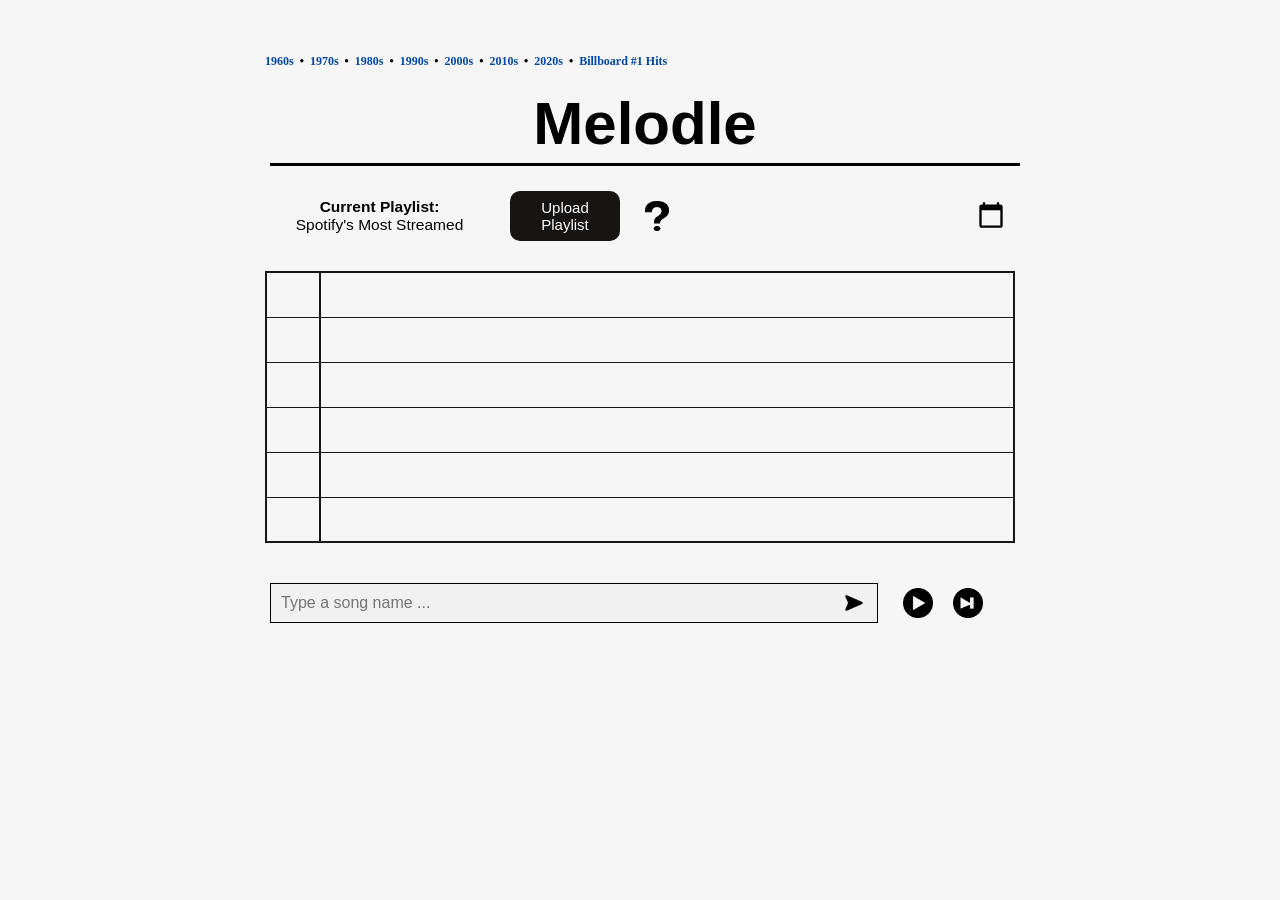
==== index.html @ f0d2ff08 "Update index.html" ====
<html>

<head>
	<title>Melodle</title>
	<link rel="icon" type="image/x-icon" href="img/logo.png">
	<style>
		body {
			font-family: Helvetica;
			background-color: #f6f6f6;
			overscroll-behavior: none;
		}
		table {
			border-collapse: collapse;
			width: 100%;
			border: 2px solid #171717;

		}
		tr {
			height: 45px;
		}
		td,
		th {
			border: 1px solid #171717;
			border-right: 2px solid #171717;
			font-size: 18px;
		}
		a {
			cursor: pointer;
		}
		.x-box {
			width: 7%;
			min-width: 50px;
			text-align: center;
		}
		.guess-box {
			padding-left: 2%;
			text-align: left;
		}
		.switcher {
			display: inline-flex;
			flex-direction: row;
			padding: 10px;
			justify-content: space-between;
			flex-grow: 1;
			width: 50%;
			align-items: center;
		}
		#completed-text {
			margin: auto;
			font-size: 28px;
			text-align: center;
		}
		.container {
			position: absolute;
			margin: auto;
			display: block;
			width: 750px;
			height: 88%;
			top: 50%;
			left: 50%;
			transform: translate(-50%, -50%);
		}
		.container-row {
			width: 100%;
			display: inline-flex;
			flex-direction: row;
			padding: 5px;
			justify-content: space-between;
			align-items: center;
		}
		#title-row {
			 border-bottom: solid;
			 padding: 0;
			 margin: 5px;
		}
		#decades {
			padding-bottom: 15px;
		}
		#header {
			 font-size: 60px;
			 margin: auto;
			 padding-bottom: 5px;
		}
		#main-section-1 {
			padding-top: 20px;
			display: grid;
			grid-template-columns: 2fr 1fr 0.5fr 1fr 1.25fr 0.5fr;
			gap: 5px;
			justify-items: center;
		}
		#main-section-2 {
			padding: 25px 0;
		}
		#main-section-3 {
			justify-self: center;
			width: 95%;
			display: flex;
			gap: 20px;
			justify-items: center;
		}
		#main-section-3 img {
			width: auto;
			height: 30px;
			cursor: pointer;
		}
		#main-section-4 {
			width: 95%;
			justify-self: center;
			display: flex;
		}
		#main-section-completed {
			display: none;
			padding-bottom: 45px;
		}
		.submit {
			position: absolute;
			height: 16px !important;
			left: 575px;
			top: 50%;
			transform: translate(0, -50%);
		}
		#playlist {
			text-align: center;
	  	  	padding-right: 13;
	    	font-size: 15.5px;
		}
		#player-iframe {
			width: 0%;
			height: 0%;
		}
		form {
			padding-bottom: 5px;
			margin-block-end: 0em;
		}
		.form-input {
			float: right;
			min-width: 50px;
			text-align: center;
		}
		/* Chrome, Safari, Edge, Opera -- to remove arrows*/
		input::-webkit-outer-spin-button,
		input::-webkit-inner-spin-button {
		  -webkit-appearance: none;
		  margin: 0;
		}
		/* Firefox */
		input[type=number] {
		  -moz-appearance: textfield;
		}
		button {
			width: 110px;
			height: 50px;
			margin-left: 1%;
			margin-right: 1%;
			border-radius: 10px;
			border: 0;
			background: #191414;
			color: #fff;
			font-size: 15px;
			cursor: pointer;
		}
		.arrowbutton {
			width: 40px;
			height: 25px;
		}
		.arrowbuttons {
			display: flex;
			margin-left: auto;
		}
		button:hover {
			background: #515151;
		}
		.autocomplete {
			/*the container must be positioned relative:*/
			position: relative;
			display: inline-block;
			width: 100%;
		}
		input {
			border: 1px solid #000;
			background-color: #f1f1f1;
			padding: 10px;
			font-size: 16px;
		}
		input[type=text] {
			background-color: #f1f1f1;
			width: 100%;
		}
		.autocomplete-items {
			position: absolute;
			border: 1px solid #d4d4d4;
			border-bottom: none;
			z-index: 99;
			/*position the autocomplete items to be the same width as the container:*/
			bottom: 100%;
			left: 0;
			right: 0;
			overflow-y: auto;
			max-height: 317px;
		}
		.autocomplete-items div {
			padding: 10px;
			cursor: pointer;
			background-color: #fff;
			border-bottom: 1px solid #d4d4d4;
		}
		.autocomplete-items div:hover {
			/*when hovering an item:*/
			background-color: #e9e9e9;
		}
		.autocomplete-active {
			/*when navigating through the items using the arrow keys:*/
			background-color: DodgerBlue !important;
			color: #ffffff;
		}
		.auto-container {
			width: 100%;
			padding-right: 5px;
		}
		.progressbar {
			width: 100%;
			height: auto;
		}
		.progressbar .inner {
			height: 10px;
			background: #171717;
			animation: progressbar-countdown;
			/* Placeholder, this will be updated using javascript */
			animation-duration: 40s;
			/* We stop in the end */
			animation-iteration-count: 1;
			/* Stay on pause when the animation is finished finished */
			animation-fill-mode: forwards;
			/* We start paused, we start the animation using javascript */
			animation-play-state: paused;
			/* We want a linear animation, ease-out is standard */
			animation-timing-function: linear;
		}
		@keyframes progressbar-countdown {
			0% {
				width: 100%;
			}
			100% {
				width: 0%;
			}
		}
		.popup {
			position: relative;
			display: inline-block;
			cursor: pointer;
		}
		/* The actual popup */
		.popup .popuptext {
			visibility: hidden;
			width: 240px;
			background-color: #555;
			color: #fff;
			text-align: center;
			border-radius: 6px;
			padding: 8px 0;
			position: absolute;
			z-index: 1;
		  /*bottom: 0%;
		  left: 50%;*/
		  margin-left: -131px;
		  margin-top: 60px;
		}
		/* Popup arrow */
		.popup .popuptext::after {
			content: "";
			position: absolute;
			top: -11%;
			left: 50%;
			transform: scaleY(-1);
			margin-left: -5px;
			border-width: 5px;
			border-style: solid;
			border-color: #555 transparent transparent transparent;
		}
		#qmark {
			height: 30px;
		}
		a {
			color: #AFDCEB;
		}
		#decades {
			font-weight: bold;
			font-family: Verdana;
			font-size: 12px;
		}
		#decades a {
			color: #0047AB;
			text-decoration: none;
		}
		/* Toggle this class - hide and show the popup */
		.popup .show {
			visibility: visible;
			-webkit-animation: fadeIn 1s;
			animation: fadeIn 1s;
		}
		/* Add animation (fade in the popup) */
		@-webkit-keyframes fadeIn {
			from {opacity: 0;} 
			to {opacity: 1;}
		}
		@keyframes fadeIn {
			from {opacity: 0;}
			to {opacity:1 ;}
		}
		.date-picker {
			border: none;
			background: none;
			padding: 0;
		}
		.date-picker::-webkit-calendar-picker-indicator {
			cursor: pointer;
			height: 30px;
			width: 30px;
		}
		.date-picker::-webkit-datetime-edit {
			display: none;
		}
		.date-text {
			text-align: center;
			font-size: 20px;
		}
		.quiz-year {
			font-size: 40px;
		}
	</style>
</head>

<body onload="setDailySongVal()">
	<div class="container">
		<div id="decades">
			<a onclick="switchPlaylist('1960s')">1960s</a>&nbsp;&nbsp;•&nbsp;&nbsp;<a onclick="switchPlaylist('1970s')">1970s</a>&nbsp;&nbsp;•&nbsp;&nbsp;<a onclick="switchPlaylist('1980s')">1980s</a>&nbsp;&nbsp;•&nbsp;&nbsp;<a onclick="switchPlaylist('1990s')">1990s</a>&nbsp;&nbsp;•&nbsp;&nbsp;<a onclick="switchPlaylist('2000s')">2000s</a>&nbsp;&nbsp;•&nbsp;&nbsp;<a onclick="switchPlaylist('2010s')">2010s</a>&nbsp;&nbsp;•&nbsp;&nbsp;<a onclick="switchPlaylist('2020s')">2020s</a>&nbsp;&nbsp;•&nbsp;&nbsp;<a onclick="switchPlaylist('billboard-no-1s')">Billboard #1 Hits</a>
		</div>
		<div class="container-row" id="title-row">
			<div id="header">
				<b style="cursor: pointer;" onclick="switchPlaylist('startup-playlist', null)">Melodle</b>
			</div>
		</div>
		<div class="container-row" id="main-section-1">
			<div id="playlist"><b>Current Playlist:</b><br/><div id="playlist-name">Spotify's Most Streamed</div></div>
			<button id="setplaylist" onclick="uploadPlaylist()">Upload Playlist</button>
			<div class="popup">
				<img id="qmark" src="img/qmark.png" onclick="showPopup()">
				<span class="popuptext" id="myPopup">Use a site like <a href="https://www.soundiiz.com" target="_blank">Soundiiz</a> to convert your Spotify playlist to JSON, then upload it here for a custom Melodle game!</span>
			</div>
			<div></div> <!-- empty div for space in the grid -->
			<div class="date-text" id="currentDate"></div>
			<input type="date" class="date-picker" id="datepicker"/>
		</div>

		<div class="container-row" id="main-section-2">
			<table>
				<tr>
					<td class="x-box" id="x1"></td>
					<td class="guess-box" id="guess1"></td>
				</tr>
				<tr>
					<td class="x-box" id="x2"></td>
					<td class="guess-box" id="guess2"></td>
				</tr>
				<tr>
					<td class="x-box" id="x3"></td>
					<td class="guess-box" id="guess3"></td>
				</tr>
				<tr>
					<td class="x-box" id="x4"></td>
					<td class="guess-box" id="guess4"></td>
				</tr>
				<tr>
					<td class="x-box" id="x5"></td>
					<td class="guess-box" id="guess5"></td>
				</tr>
				<tr>
					<td class="x-box" id="x6"></td>
					<td class="guess-box" id="guess6"></td>
				</tr>
			</table>
		</div>

		<div class="container-row" id="main-section-completed">
			<div id="completed-text"></div>
		</div>

		<div class="container-row" id="player-iframe">
			<div id="embed-iframe"></div>
		</div>

		<div class="container-row" id="main-section-3">
			<div class="auto-container" autocomplete="off">
				<div class="autocomplete">
					<input id="myInput" type="text" name="myInput" placeholder="Type a song name ...">
					<img class="submit" src="img/submit.png" onclick="checkAnswer()">
				</div>
			</div>
			<img src="img/play.png" class="active-button" id="play-button">
			<img class="skip" src="img/skip.png" onclick="skip()">
		</div>

		<div class="container-row" id="main-section-4">
			<div id='progressbar'></div>
		</div>	
	</div>

	<script src="https://open.spotify.com/embed-podcast/iframe-api/v1" async>
	</script>
	<script type="text/javascript">
		var links = [];
		var songs = [];
		var controller;
		var timer = 2000;
		var songVisible = false;
		var increment = 1000;
		var guess = 1;
		var songVal = 0;
		var timeout;
		var timestamp = 0;
		const dateParts = '2025-08-27'.split('-');
		const firstDay = new Date(dateParts[0], dateParts[1] - 1, dateParts[2]);
		firstDay.setHours(0, 0, 0, 0);
		const defaultPlaylist = 'startup-playlist';
		const url = new URL(window.location.href);
		const urlParams = new URLSearchParams(url);

		window.onSpotifyIframeApiReady = (IFrameAPI) => {
			setMinAndMaxDates('datepicker');
			document.getElementById("play-button").addEventListener('click', playAudio);

			const element = document.getElementById('embed-iframe');
			const options = {
				width: '100%',
				height: '200px'
			};
			const callback = (EmbedController) => {
				controller = EmbedController;

				EmbedController.addListener('playback_update', e => {
					if (e.data.isPaused)
					{
						console.log("loading instance of song ...");
						controller.loadUri(links[songVal]);
					}
				});
				EmbedController.addListener('playback_started', e => {
					if (!songVisible)
					{
						createProgressbar('progressbar', (timer / 1000).toString() + 's');
						document.getElementById("play-button").src = "img/stop.png";
	    				document.getElementById("play-button").addEventListener('click', resetPlayState);

						timeout = setTimeout(function() {
							resetPlayState();
						}, timer);
					}
				});

				document.querySelectorAll('.date-picker').forEach(
					x => {
						let today = getFormattedDate(new Date());
						x.value = today;
						dateparts = today.split('-');
						date = new Date(dateparts[0], dateparts[1] - 1, dateparts[2]);
						songVal = getSongDay(date);

						x.addEventListener('change', () => {
							resetHTML();
							dateparts = x.value.split('-');
							date = new Date(dateparts[0], dateparts[1] - 1, dateparts[2]);
							currentDate.innerHTML = date.toLocaleString('default', { month: 'long' }) + " " + date.getDate() + "<br><div class='quiz-year'>" + date.getFullYear() + "</div>";
							songVal = getSongDay(date);
							EmbedController.loadUri(links[songVal]);
						});
					}
				);
			};

			IFrameAPI.createController(element, options, callback);
		};

		function setMinAndMaxDates(datepicker) {
			document.getElementById(datepicker).setAttribute('min', getFormattedDate(firstDay));

			const today = new Date();
			document.getElementById(datepicker).setAttribute('max', getFormattedDate(today));
		}

		function getSongDay(date) {
			const differenceInMilliseconds = date.getTime() - firstDay.getTime();
			const dayIndex = Math.floor(differenceInMilliseconds / (1000 * 60 * 60 * 24));

			return dayIndex;
		}

		function getFormattedDate(date) {
			const year = date.getFullYear();
			const month = String(date.getMonth() + 1).padStart(2, '0');
			const day = String(date.getDate()).padStart(2, '0');
			return `${year}-${month}-${day}`;
		}

		function switchPlaylist(listName) {
			resetHTML();
			setDailySongVal(firstDay, listName);
		}

		function playAudio() {
			document.getElementById("play-button").removeEventListener('click', playAudio);
			controller.togglePlay();
		}

		function seededRandomFunc(seed) {
		    const m = 0x80000000;
		    const a = 1103515245;
		    const c = 12345;
		    let state = seed;

		    return function() {
		        state = (a * state + c) % m;
		        return state / m;
		    };
		}

		function getDailySeed(date) {
		    return (date.getUTCFullYear()) * 10000 + date.getUTCMonth() * 100 + date.getUTCDate();
		}

		function shuffleArraySeeded(array, randomFunc) {
		    const shuffledArray = [...array];
		    let currentIndex = shuffledArray.length, randomIndex;

		    while (currentIndex !== 0) {
		        randomIndex = Math.floor(randomFunc() * currentIndex);
		        currentIndex--;

		        [shuffledArray[currentIndex], shuffledArray[randomIndex]] = [
		            shuffledArray[randomIndex], shuffledArray[currentIndex]];
		    }

		    return shuffledArray;
		}

		function resetPlayState()
		{
			clearTimeout(timeout);
			controller.togglePlay();

			document.getElementById('progressbar').innerHTML = "";			
			document.getElementById("play-button").removeEventListener('click', resetPlayState);
			document.getElementById("play-button").src = "img/play.png";
			document.getElementById("play-button").addEventListener('click', playAudio);
		}

		async function setDailySongVal(fDay = firstDay, playlist = defaultPlaylist) {
			if (playlist != defaultPlaylist)
			{
				url.searchParams.set("playlist", playlist);
				history.pushState({}, "", url);
			}
			else
			{
				url.searchParams.delete("playlist");
				history.pushState({}, "", url);
			}

			const file = await fetch(`jsons/${playlist}.json`);
			var fileText = await file.text();
			parseStringToJsonToArrays(fileText, false);

			songs = shuffleArraySeeded(songs, seededRandomFunc(getDailySeed(firstDay)));
			links = shuffleArraySeeded(links, seededRandomFunc(getDailySeed(firstDay)));

			// now with alphabetical powers
			let sortedSongs = songs.slice();
			sortedSongs.sort(sortBySongName);
			autocomplete(document.getElementById("myInput"), sortedSongs);

			while (songVal >= songs.length)
			{
				let tmp = shuffleArraySeeded(songs, seededRandomFunc(getDailySeed(firstDay)));
				songs.push(...tmp);
				tmp = shuffleArraySeeded(links, seededRandomFunc(getDailySeed(firstDay)));
				links.push(...tmp);
			}

			const names = await fetch('jsons/names-to-jsons.txt');
			const ntjText = await names.text();
			const ntjSplit = ntjText.split('\n');

			for (const ntj of ntjSplit)
			{
				ntjParts = ntj.split('\t');
				if (ntjParts[0] == playlist)
				{
					document.getElementById('playlist-name').innerText = ntjParts[1];
				}
			}

			currentDate.innerHTML = date.toLocaleString('default', { month: 'long' }) + " " + date.getDate() + "<br><div class='quiz-year'>" + date.getFullYear() + "</div>";

			controller.loadUri(links[songVal]);
		}

		function sortBySongName(a, b) {
			if (a[0].toLowerCase() === b[0].toLowerCase()) {
					return 0;
			}
			else {
				return (a[0].toLowerCase() < b[0].toLowerCase()) ? -1 : 1;
			}
		}

		function showPopup() {
			var popup = document.getElementById("myPopup");
			popup.classList.toggle("show");
		}

		function uploadPlaylist() {
			let input = document.createElement('input');
			input.type = 'file';
			input.onchange = _ => {
				let file = input.files[0];
				let reader = new FileReader();

				reader.readAsText(file);
				var fileText = "";

				reader.onload = function() {
					fileText = reader.result;

					parseStringToJsonToArrays(fileText, true);

					let tmpArr = songs.slice();
					tmpArr = shuffle(tmpArr);
					autocomplete(document.getElementById("myInput"), tmpArr);
					document.getElementById('songNum').max = tmpArr.length;
					document.getElementById('songNum').value = 1;
					document.getElementById('playlist').innerHTML = "<b>Current Playlist:</b><br/>" + file.name.substr(0,file.name.indexOf('.json'));
				}
			};
			input.click();
		}

		function parseStringToJsonToArrays(str, rand) {
			const fileJSON = JSON.parse(str.toString());

			links = [];
			songs = [];
			tmpArr = [];

			for (let i of fileJSON)
			{
				if (i.trackLink)
				{
					tmpDict = {
						"songStats": i.title + " - " + i.artist,
						"trackLink": i.trackLink.replace("\\/", "/")
					};
					tmpArr.push(tmpDict);
				}
			}

			if (rand)
			{
				tmpArr = shuffle(tmpArr);
			}

			for (let i = 0; i < tmpArr.length; i++)
			{
				songs.push(tmpArr[i].songStats);
				links.push(tmpArr[i].trackLink);
			}
		}

		function shuffle(array) {
			let currentIndex = array.length, randomIndex;

	  		// While there remain elements to shuffle.
			while (currentIndex != 0) {

	   		// Pick a remaining element.
			randomIndex = Math.floor(Math.random() * currentIndex);
			currentIndex--;

	    	// And swap it with the current element.
			[array[currentIndex], array[randomIndex]] = [array[randomIndex], array[currentIndex]];
			}

			return array;
		}

		function resetHTML() {
			resetPlayState();

			guess = 1;
			timer = 2000;
			increment = 1000;

			for (let i = 1; i <= 6; i++)
			{
				document.getElementById('guess' + i).innerHTML = "";
				document.getElementById('x' + i).innerHTML = "";
			}

			document.getElementById('main-section-3').style.display = 'flex';
			document.getElementById('main-section-4').style.display = 'flex';
			document.getElementById('main-section-completed').style.display = 'none';
			document.getElementById('player-iframe').style.width = '0%';
			document.getElementById('player-iframe').style.height = '0%';

			songVisible = false;
		}

		function createProgressbar(id, duration, callback) {
	  		// We select the div that we want to turn into a progressbar
			var progressBar = document.getElementById(id);
			progressBar.className = 'progressbar';

	  		// We create the div that changes width to show progress
			var progressBarInner = document.createElement('div');
			progressBarInner.className = 'inner';

	  		// Now we set the animation parameters
			progressBarInner.style.animationDuration = duration;

	  		// Eventually couple a callback
			if (typeof(callback) === 'function') {
				progressBarInner.addEventListener('animationend', callback);
			}

	  		// Append the progressbar to the main progressbardiv
			progressBar.appendChild(progressBarInner);

	  		// When everything is set up we start the animation
			progressBarInner.style.animationPlayState = 'running';
		}

		function displayCorrectSong() {
			clearTimeout(timeout);
			songVisible = true;

			document.getElementById('player-iframe').style.width = '100%';
			document.getElementById('player-iframe').style.height = 'auto';
			document.getElementById('main-section-completed').style.display = 'flex';
			document.getElementById('main-section-3').style.display = 'none';
			document.getElementById('main-section-4').style.display = 'none';

			controller.loadUri(links[songVal]);
		}

		function checkForSimilarArtist(str1, str2) {
			var str1dashless = str1.substr(str1.lastIndexOf('-') + 2);
			var str2dashless = str2.substr(str2.lastIndexOf('-') + 2);

			var artists1 = str1dashless.split(",");
			var artists2 = str2dashless.split(",");

			for (let i = 0; i < artists1.length; i++)
			{
				if (artists1[i].charAt(0) == ' ')
					artists1[i] = artists1[i].substr(1);
			}

			for (let i = 0; i < artists2.length; i++)
			{
				if (artists2[i].charAt(0) == ' ')
					artists2[i] = artists2[i].substr(1);
			}

			for (let i = 0; i < artists1.length; i++)
			{
				if (artists2.includes(artists1[i]))
					return true;
			}

			for (let i = 0; i < artists2.length; i++)
			{
				if (artists1.includes(artists2[i]))
					return true;
			}

			return false;
		}

		function skip() {
			document.getElementById('myInput').value = "";
			document.getElementById('guess' + guess).innerHTML = "-- Skipped --";
			document.getElementById('x' + guess).innerHTML = '<img src="img/x.png" style="width:25px; margin:auto;"></img>';
			if (guess == 6)
			{
				displayCorrectSong();
				document.getElementById('completed-text').innerHTML = "<b>Oh no!</b><br/>Better luck on the next Melodle!";
			}
			else
			{
				timer = timer + increment;
				increment = increment + 1000;
				guess++;
			}
		}

		function checkAnswer() {
			input = document.getElementById('myInput').value;

			if (songs.includes(input))
			{
				document.getElementById('myInput').value = "";
				document.getElementById('guess' + guess).innerHTML = input;

				if (songs[songVal] == input)
				{
					displayCorrectSong();
					document.getElementById('x' + guess).innerHTML = '<img src="img/check.png" style="width:25px; margin:auto;"></img>';
					document.getElementById('completed-text').innerHTML = '<b>Nailed it!</b><br/>You solved the Melodle in ' + ((timer-1000) / 1000).toString() + ' second(s).';
				}
				else
				{
					if (checkForSimilarArtist(songs[songVal], input))
						document.getElementById('x' + guess).innerHTML = '<img src="img/alert.png" style="width:25px; margin:auto;"></img>';
					else
						document.getElementById('x' + guess).innerHTML = '<img src="img/x.png" style="width:25px; margin:auto;"></img>';

					if (guess == 6)
					{
						displayCorrectSong();
						document.getElementById('completed-text').innerHTML = "<b>Oh no!</b><br/>Better luck on the next Melodle!";
					}
					else
					{
						timer = timer + increment;
						increment = increment + 1000;
						guess++;
					}
				}
			}
		}

		function autocomplete(inp, arr) {
		  /*the autocomplete function takes two arguments,
		  the text field element and an array of possible autocompleted values:*/
			var currentFocus;
	  		/*execute a function when someone writes in the text field:*/
			inp.addEventListener("input", function(e) {
				var a, b, i, val = this.value;
	      		/*close any already open lists of autocompleted values*/
				closeAllLists();
				if (!val) { return false;}
				currentFocus = -1;
	      		/*create a DIV element that will contain the items (values):*/
				a = document.createElement("DIV");
				a.setAttribute("id", this.id + "autocomplete-list");
				a.setAttribute("class", "autocomplete-items");
	      		/*append the DIV element as a child of the autocomplete container:*/
				this.parentNode.appendChild(a);
	      		/*for each item in the array...*/
				searchResults = 0;
				for (i = 0; i < arr.length; i++) {
	        		/*check if the item starts with the same letters as the text field value:*/
					if (val.length >= 2 && arr[i].toUpperCase().includes(val.toUpperCase())) {
	          			/*create a DIV element for each matching element:*/
						b = document.createElement("DIV");
						index = arr[i].toUpperCase().indexOf(val.toUpperCase());
	          			/*make the matching letters bold:*/
						b.innerHTML = arr[i].substr(0,index);
						b.innerHTML += "<strong>" + arr[i].substr(index, val.length) + "</strong>";
						b.innerHTML += arr[i].substr(index+val.length);
	          			/*insert a input field that will hold the current array item's value:*/
						b.innerHTML += '<input type="hidden" value="' + arr[i].replaceAll('"', '&quot;') + '">';
	          			/*execute a function when someone clicks on the item value (DIV element):*/
						b.addEventListener("click", function(e) {
	              			/*insert the value for the autocomplete text field:*/
							inp.value = this.getElementsByTagName("input")[0].value;
	              			/*close the list of autocompleted values,
	              			(or any other open lists of autocompleted values:*/
							closeAllLists();
						});
						a.appendChild(b);

						searchResults++;
					}
				}
			});
	  		/*execute a function presses a key on the keyboard:*/
			inp.addEventListener("keydown", function(e) {
				var x = document.getElementById(this.id + "autocomplete-list");
				if (x) x = x.getElementsByTagName("div");
				if (e.keyCode == 40) {
	        		/*If the arrow DOWN key is pressed,
	        		increase the currentFocus variable:*/
					currentFocus++;
	        		/*and and make the current item more visible:*/
					addActive(x);
	      		} else if (e.keyCode == 38) { //up
	        		/*If the arrow UP key is pressed,
	        		decrease the currentFocus variable:*/
	      			currentFocus--;
	        		/*and and make the current item more visible:*/
	      			addActive(x);
	      		} else if (e.keyCode == 13) {
        			/*If the ENTER key is pressed, prevent the form from being submitted,*/
	      			e.preventDefault();
	      			if (currentFocus > -1) {
	          			/*and simulate a click on the "active" item:*/
	      				if (x) x[currentFocus].click();
	      			}
	    		}
	    	});
			function addActive(x) {
	    		/*a function to classify an item as "active":*/
				if (!x) return false;
		    	/*start by removing the "active" class on all items:*/
				removeActive(x);
				if (currentFocus >= x.length) currentFocus = 0;
				if (currentFocus < 0) currentFocus = (x.length - 1);
		    	/*add class "autocomplete-active":*/
				x[currentFocus].classList.add("autocomplete-active");
			}
			function removeActive(x) {
		    	/*a function to remove the "active" class from all autocomplete items:*/
				for (var i = 0; i < x.length; i++) {
					x[i].classList.remove("autocomplete-active");
				}
			}
			function closeAllLists(elmnt) {
		    	/*close all autocomplete lists in the document,
		    	except the one passed as an argument:*/
				var x = document.getElementsByClassName("autocomplete-items");
				for (var i = 0; i < x.length; i++) {
					if (elmnt != x[i] && elmnt != inp) {
						x[i].parentNode.removeChild(x[i]);
					}
				}
			}
			/*execute a function when someone clicks in the document:*/
			document.addEventListener("click", function (e) {
				closeAllLists(e.target);
			});
		}
	</script>
</body>
</html>
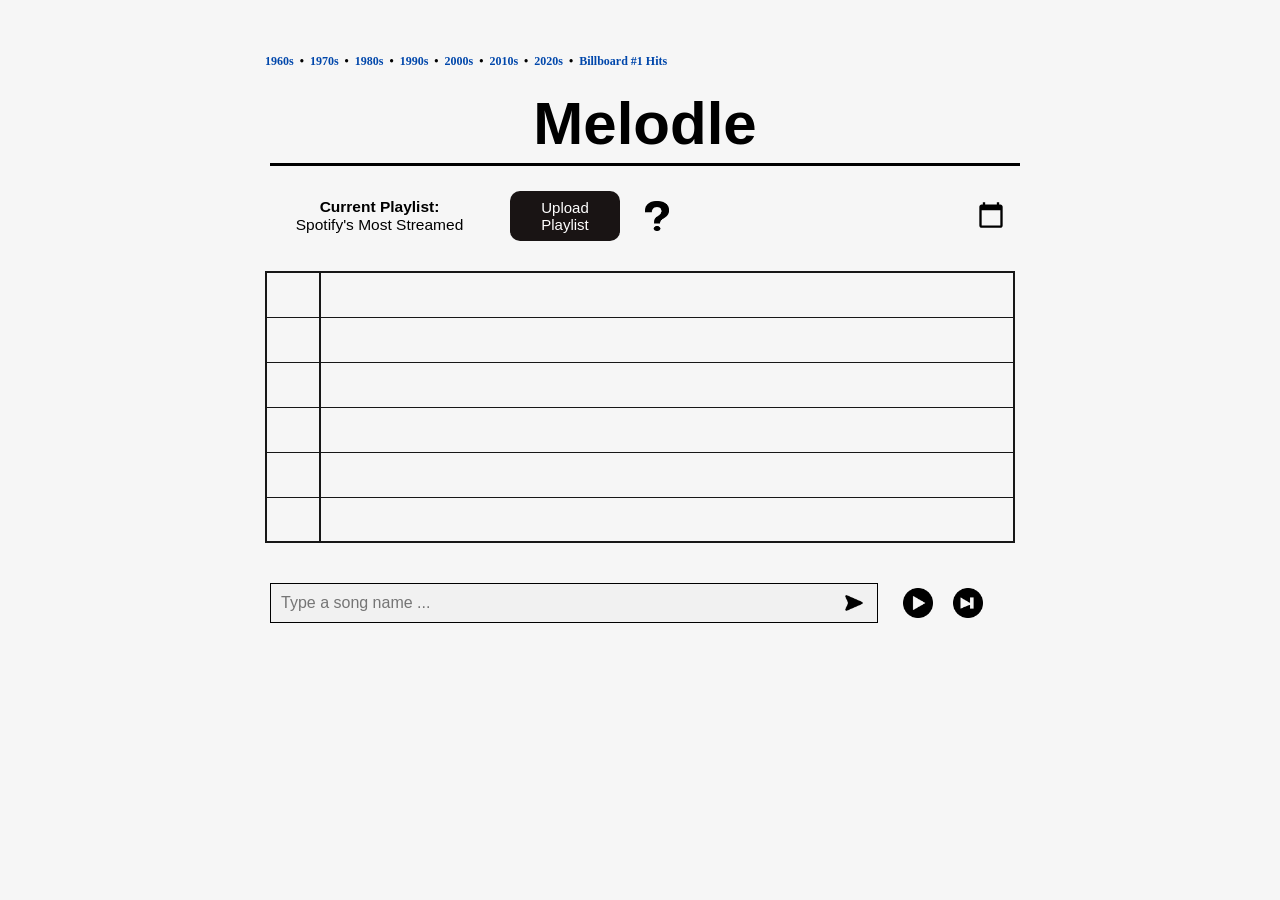
==== commit 2e927517: "Update index.html" ====
--- a/index.html
+++ b/index.html
@@ -741,13 +741,13 @@
 			clearTimeout(timeout);
 			songVisible = true;
 
+			controller.loadUri(links[songVal]);
+
 			document.getElementById('player-iframe').style.width = '100%';
 			document.getElementById('player-iframe').style.height = 'auto';
 			document.getElementById('main-section-completed').style.display = 'flex';
 			document.getElementById('main-section-3').style.display = 'none';
 			document.getElementById('main-section-4').style.display = 'none';
-
-			controller.loadUri(links[songVal]);
 		}
 
 		function checkForSimilarArtist(str1, str2) {
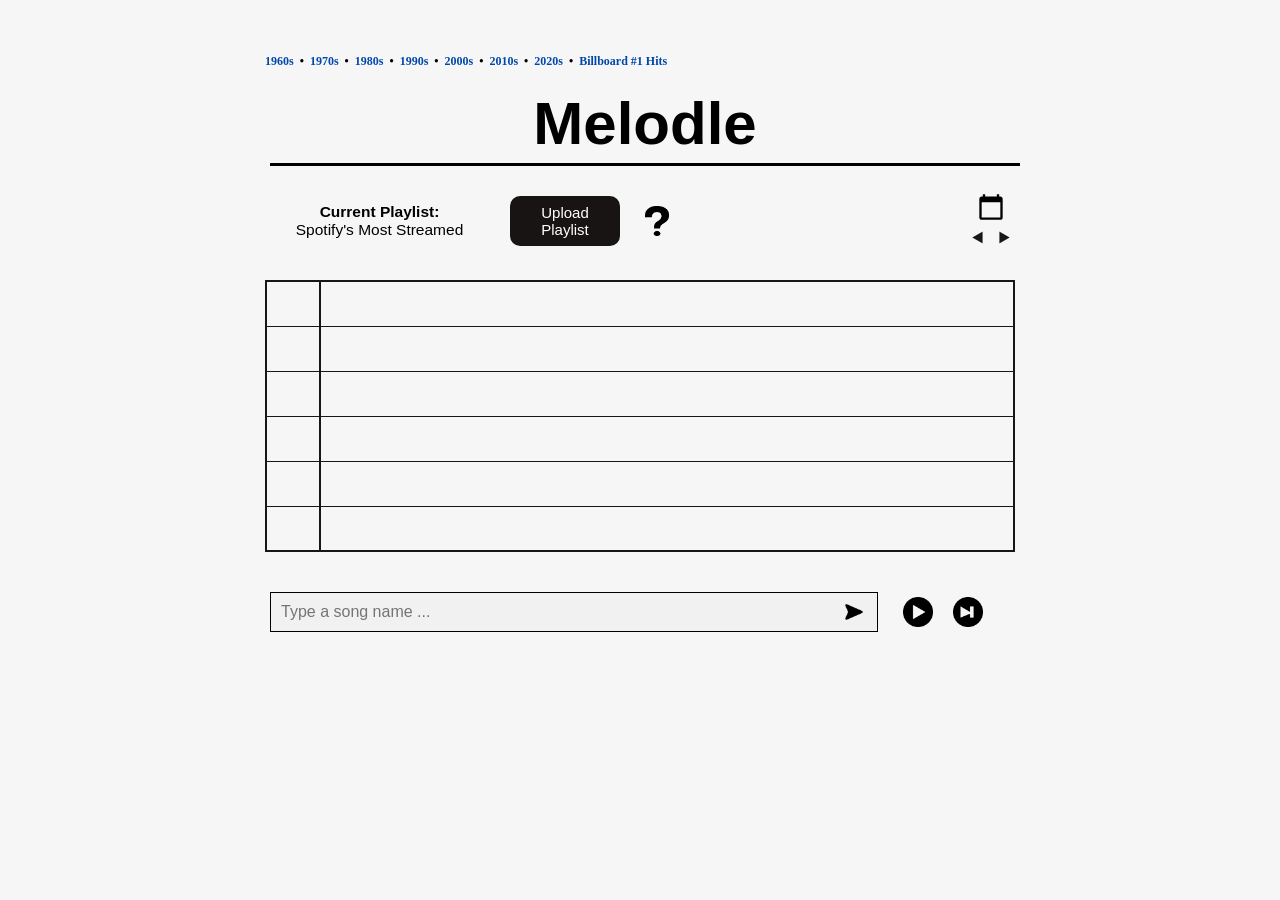
==== commit ed7738e2: "Update index.html" ====
--- a/index.html
+++ b/index.html
@@ -111,6 +111,19 @@
 		#main-section-completed {
 			display: none;
 			padding-bottom: 45px;
+		}
+		.songpicker {
+			display: flex;
+			flex-direction: column;
+			align-items: center;
+		}
+		.prev-next-btns {
+			display: flex;
+		}
+		.prev-next-btns img {
+			cursor: pointer;
+			width: 25px;
+			height: auto;
 		}
 		.submit {
 			position: absolute;
@@ -349,7 +362,13 @@
 			</div>
 			<div></div> <!-- empty div for space in the grid -->
 			<div class="date-text" id="currentDate"></div>
-			<input type="date" class="date-picker" id="datepicker"/>
+			<div class="songpicker">
+				<input type="date" class="date-picker" id="datepicker"/>
+				<div class="prev-next-btns">
+					<img id="prev" src="img/prev.png">
+					<img id="next" src="img/next.png">
+				</div>
+			</div>
 		</div>
 
 		<div class="container-row" id="main-section-2">
@@ -413,6 +432,7 @@
 		var controller;
 		var timer = 2000;
 		var songVisible = false;
+		var playing = false;
 		var increment = 1000;
 		var guess = 1;
 		var songVal = 0;
@@ -438,7 +458,7 @@
 				controller = EmbedController;
 
 				EmbedController.addListener('playback_update', e => {
-					if (e.data.isPaused)
+					if (e.data.isPaused && !e.data.position == 0)
 					{
 						console.log("loading instance of song ...");
 						controller.loadUri(links[songVal]);
@@ -461,16 +481,19 @@
 					x => {
 						let today = getFormattedDate(new Date());
 						x.value = today;
+						updatePrevNextBtns();
 						dateparts = today.split('-');
 						date = new Date(dateparts[0], dateparts[1] - 1, dateparts[2]);
 						songVal = getSongDay(date);
 
 						x.addEventListener('change', () => {
 							resetHTML();
+							updatePrevNextBtns();
 							dateparts = x.value.split('-');
 							date = new Date(dateparts[0], dateparts[1] - 1, dateparts[2]);
 							currentDate.innerHTML = date.toLocaleString('default', { month: 'long' }) + " " + date.getDate() + "<br><div class='quiz-year'>" + date.getFullYear() + "</div>";
 							songVal = getSongDay(date);
+
 							EmbedController.loadUri(links[songVal]);
 						});
 					}
@@ -487,6 +510,48 @@
 			document.getElementById(datepicker).setAttribute('max', getFormattedDate(today));
 		}
 
+		function updatePrevNextBtns() {
+			if (datepicker.value == getFormattedDate(new Date()))
+			{
+				next.src = "img/next-disabled.png";
+				next.style.cursor = "auto";
+				next.removeEventListener('click', nextDay);
+			}
+			else
+			{
+				next.src = "img/next.png";
+				next.style.cursor = "pointer";
+				next.addEventListener('click', nextDay);
+			}
+			if (datepicker.value == getFormattedDate(firstDay))
+			{
+				prev.src = "img/prev-disabled.png";
+				prev.style.cursor = "auto";
+				prev.removeEventListener('click', previousDay);
+			}
+			else
+			{
+				prev.src = "img/prev.png";
+				prev.style.cursor = "pointer";
+				prev.addEventListener('click', previousDay);
+			}
+		}
+
+		function previousDay() {
+			incrementDay(-1);
+		}
+
+		function nextDay() {
+			incrementDay(1);
+		}
+
+		function incrementDay(x) {
+			tmpDate = new Date();
+			tmpDate.setDate(date.getDate() + x);
+			datepicker.value = getFormattedDate(tmpDate);
+			datepicker.dispatchEvent(new Event('change'));
+		}
+
 		function getSongDay(date) {
 			const differenceInMilliseconds = date.getTime() - firstDay.getTime();
 			const dayIndex = Math.floor(differenceInMilliseconds / (1000 * 60 * 60 * 24));
@@ -509,6 +574,7 @@
 		function playAudio() {
 			document.getElementById("play-button").removeEventListener('click', playAudio);
 			controller.togglePlay();
+			playing = true;
 		}
 
 		function seededRandomFunc(seed) {
@@ -545,7 +611,11 @@
 		function resetPlayState()
 		{
 			clearTimeout(timeout);
-			controller.togglePlay();
+			if (playing)
+			{
+				playing = false;
+				controller.togglePlay();
+			}
 
 			document.getElementById('progressbar').innerHTML = "";			
 			document.getElementById("play-button").removeEventListener('click', resetPlayState);
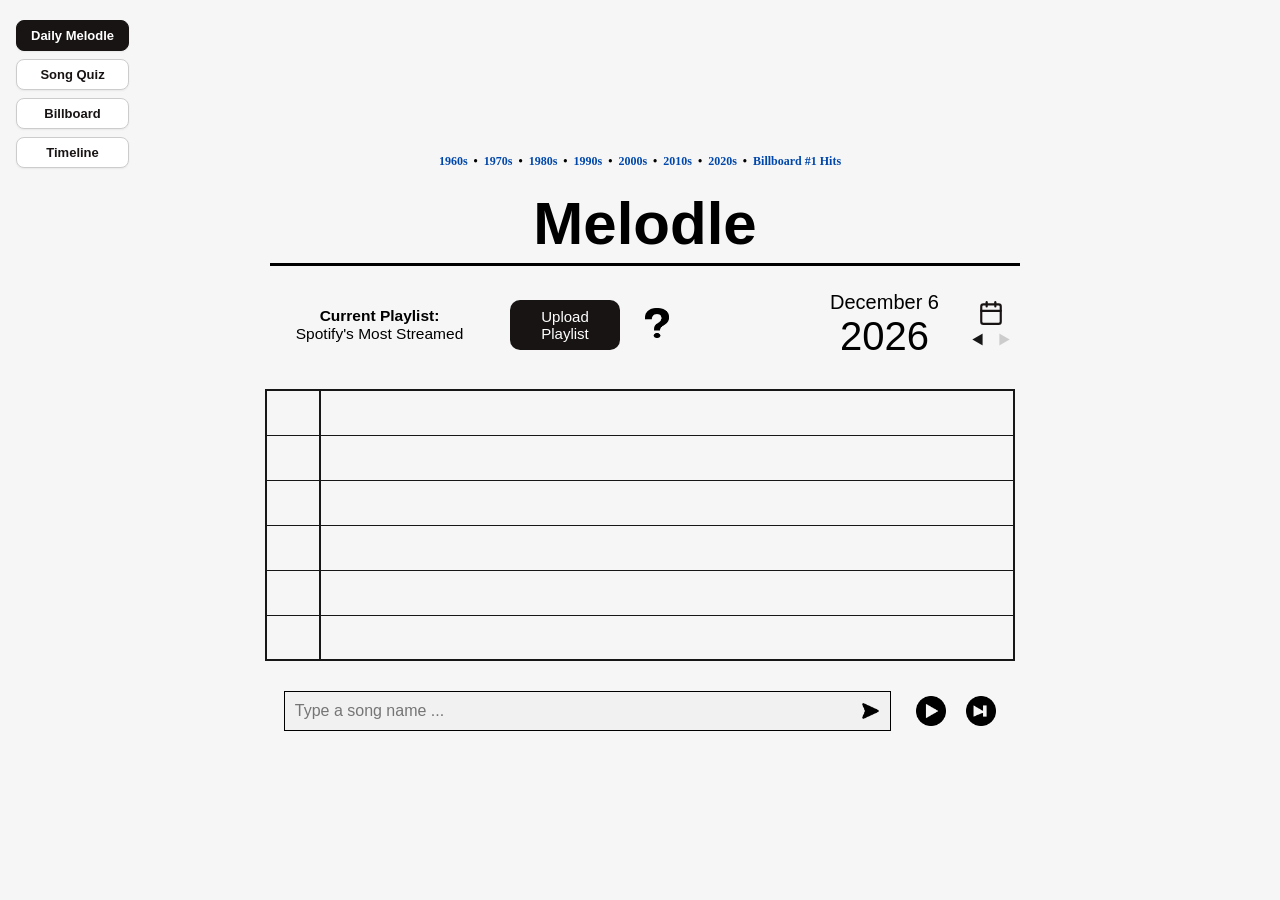
==== commit 14c01397: "bugfix updates" ====
--- a/index.html
+++ b/index.html
@@ -1,6 +1,8 @@
+<!DOCTYPE html>
 <html>
 
 <head>
+	<meta charset="UTF-8">
 	<title>Melodle</title>
 	<link rel="icon" type="image/x-icon" href="img/logo.png">
 	<style>
@@ -8,6 +10,11 @@
 			font-family: Helvetica;
 			background-color: #f6f6f6;
 			overscroll-behavior: none;
+			margin: 0;
+			min-height: 100vh;
+			display: flex;
+			padding: 5vh 16px;
+			box-sizing: border-box;
 		}
 		table {
 			border-collapse: collapse;
@@ -51,14 +58,10 @@
 			text-align: center;
 		}
 		.container {
-			position: absolute;
+			position: relative;
 			margin: auto;
 			display: block;
 			width: 750px;
-			height: 88%;
-			top: 50%;
-			left: 50%;
-			transform: translate(-50%, -50%);
 		}
 		.container-row {
 			width: 100%;
@@ -92,7 +95,7 @@
 			padding: 25px 0;
 		}
 		#main-section-3 {
-			justify-self: center;
+			margin: 0 auto;
 			width: 95%;
 			display: flex;
 			gap: 20px;
@@ -101,11 +104,12 @@
 		#main-section-3 img {
 			width: auto;
 			height: 30px;
+			flex-shrink: 0;
 			cursor: pointer;
 		}
 		#main-section-4 {
 			width: 95%;
-			justify-self: center;
+			margin: 0 auto;
 			display: flex;
 		}
 		#main-section-completed {
@@ -128,18 +132,23 @@
 		.submit {
 			position: absolute;
 			height: 16px !important;
-			left: 575px;
+			right: 12px;
 			top: 50%;
 			transform: translate(0, -50%);
+			cursor: pointer;
 		}
 		#playlist {
 			text-align: center;
-	  	  	padding-right: 13;
+	  	  	padding-right: 13px;
 	    	font-size: 15.5px;
 		}
 		#player-iframe {
-			width: 0%;
-			height: 0%;
+			width: 0;
+			height: 0;
+			overflow: hidden;
+			padding: 0;
+			box-sizing: border-box;
+			display: block;
 		}
 		form {
 			padding-bottom: 5px;
@@ -192,8 +201,9 @@
 		input {
 			border: 1px solid #000;
 			background-color: #f1f1f1;
-			padding: 10px;
+			padding: 10px 35px 10px 10px;
 			font-size: 16px;
+			box-sizing: border-box;
 		}
 		input[type=text] {
 			background-color: #f1f1f1;
@@ -320,18 +330,38 @@
 			from {opacity: 0;}
 			to {opacity:1 ;}
 		}
+		.date-picker-wrap {
+			position: relative;
+			display: inline-flex;
+			align-items: center;
+			justify-content: center;
+			width: 28px;
+			height: 28px;
+			overflow: hidden;
+		}
+		.date-picker-wrap:focus-within {
+			outline: 2px solid #191414;
+			outline-offset: 2px;
+			border-radius: 4px;
+		}
+		.date-picker-wrap svg {
+			width: 26px;
+			height: 26px;
+			pointer-events: none;
+		}
 		.date-picker {
+			-webkit-appearance: none;
+			appearance: none;
+			position: absolute;
+			top: 0;
+			left: 0;
+			width: 100%;
+			height: 100%;
+			opacity: 0;
+			cursor: pointer;
 			border: none;
-			background: none;
 			padding: 0;
-		}
-		.date-picker::-webkit-calendar-picker-indicator {
-			cursor: pointer;
-			height: 30px;
-			width: 30px;
-		}
-		.date-picker::-webkit-datetime-edit {
-			display: none;
+			margin: 0;
 		}
 		.date-text {
 			text-align: center;
@@ -340,12 +370,63 @@
 		.quiz-year {
 			font-size: 40px;
 		}
+		.mode-nav {
+			position: fixed;
+			top: 20px;
+			left: 16px;
+			display: flex;
+			flex-direction: column;
+			gap: 8px;
+			z-index: 100;
+			font-family: Helvetica, Arial, sans-serif;
+		}
+		.mode-nav a {
+			display: block;
+			padding: 7px 14px;
+			border-radius: 8px;
+			font-size: 13px;
+			font-weight: bold;
+			text-decoration: none;
+			text-align: center;
+			color: #191414;
+			background-color: #ffffff;
+			border: 1px solid #cccccc;
+			box-shadow: 0 1px 2px rgba(0, 0, 0, 0.06);
+			cursor: pointer;
+		}
+		.mode-nav a:hover {
+			background-color: #e8e8e8;
+		}
+		.mode-nav a.active {
+			background-color: #191414;
+			color: #ffffff;
+			border-color: #191414;
+		}
+		@media (max-width: 1260px) {
+			body {
+				flex-direction: column;
+				align-items: center;
+				gap: 16px;
+			}
+			.mode-nav {
+				position: static;
+				flex-direction: row;
+				flex-wrap: wrap;
+				justify-content: center;
+			}
+		}
 	</style>
 </head>
 
 <body onload="setDailySongVal()">
+	<nav class="mode-nav">
+		<a href="index.html" class="active">Daily Melodle</a>
+		<a href="quiz.html">Song Quiz</a>
+		<a href="billboard.html">Billboard</a>
+		<a href="timeline.html">Timeline</a>
+	</nav>
 	<div class="container">
-		<div id="decades">
+		<div id="decades" style="text-align: center;">
 			<a onclick="switchPlaylist('1960s')">1960s</a>&nbsp;&nbsp;•&nbsp;&nbsp;<a onclick="switchPlaylist('1970s')">1970s</a>&nbsp;&nbsp;•&nbsp;&nbsp;<a onclick="switchPlaylist('1980s')">1980s</a>&nbsp;&nbsp;•&nbsp;&nbsp;<a onclick="switchPlaylist('1990s')">1990s</a>&nbsp;&nbsp;•&nbsp;&nbsp;<a onclick="switchPlaylist('2000s')">2000s</a>&nbsp;&nbsp;•&nbsp;&nbsp;<a onclick="switchPlaylist('2010s')">2010s</a>&nbsp;&nbsp;•&nbsp;&nbsp;<a onclick="switchPlaylist('2020s')">2020s</a>&nbsp;&nbsp;•&nbsp;&nbsp;<a onclick="switchPlaylist('billboard-no-1s')">Billboard #1 Hits</a>
 		</div>
 		<div class="container-row" id="title-row">
@@ -363,7 +444,7 @@
 			<div></div> <!-- empty div for space in the grid -->
 			<div class="date-text" id="currentDate"></div>
 			<div class="songpicker">
-				<input type="date" class="date-picker" id="datepicker"/>
+				<div class="date-picker-wrap" title="Pick a date"><svg viewBox="0 0 24 24" fill="none" stroke="#191414" stroke-width="2" stroke-linecap="round" stroke-linejoin="round"><rect x="3" y="4" width="18" height="18" rx="2" ry="2"></rect><line x1="16" y1="2" x2="16" y2="6"></line><line x1="8" y1="2" x2="8" y2="6"></line><line x1="3" y1="10" x2="21" y2="10"></line></svg><input type="date" class="date-picker" id="datepicker" aria-label="Pick a date" title="Pick a date" onclick="if(this.showPicker)try{this.showPicker()}catch(e){}" onkeydown="if((event.key==='Enter'||event.key===' ')&&this.showPicker){event.preventDefault();try{this.showPicker()}catch(e){}}"/></div>
 				<div class="prev-next-btns">
 					<img id="prev" src="img/prev.png">
 					<img id="next" src="img/next.png">
@@ -424,30 +505,95 @@
 		</div>	
 	</div>
 
-	<script src="https://open.spotify.com/embed-podcast/iframe-api/v1" async>
-	</script>
 	<script type="text/javascript">
 		var links = [];
 		var songs = [];
-		var controller;
+		var baseLinks = [];
+		var baseSongs = [];
+		var loadedCycles = 0;
+		var controller = null;
 		var timer = 2000;
 		var songVisible = false;
 		var playing = false;
 		var increment = 1000;
 		var guess = 1;
 		var songVal = 0;
-		var timeout;
+		var timeout = null;
 		var timestamp = 0;
+		var clipStarted = false;
+		var clipStartPos = 0;
+		var remainingMs = 0;
+		var lastResumeTime = 0;
+		var lastKnownPosition = 0;
+		var awaitingZeroSeek = false;
+		var seekRequestTime = 0;
+		var seekRetried = false;
+		var date = new Date();
+		date.setHours(0, 0, 0, 0);
+		var datePickerInitialized = false;
+		let playlistGeneration = 0;
+		let artistBySong = new Map();
 		const dateParts = '2025-08-27'.split('-');
 		const firstDay = new Date(dateParts[0], dateParts[1] - 1, dateParts[2]);
 		firstDay.setHours(0, 0, 0, 0);
 		const defaultPlaylist = 'startup-playlist';
 		const url = new URL(window.location.href);
-		const urlParams = new URLSearchParams(url);
+		const urlParams = new URLSearchParams(url.search);
+
+		function ensureSongsUpTo(targetIdx) {
+			if (!baseSongs.length) return;
+			while (songs.length <= targetIdx)
+			{
+				const seed = getDailySeed(firstDay) + loadedCycles;
+				songs.push(...shuffleArraySeeded(baseSongs, seededRandomFunc(seed)));
+				links.push(...shuffleArraySeeded(baseLinks, seededRandomFunc(seed)));
+				loadedCycles++;
+			}
+		}
+
+		function initDatePicker() {
+			if (datePickerInitialized) return;
+			datePickerInitialized = true;
+			setMinAndMaxDates('datepicker');
+
+			document.querySelectorAll('.date-picker').forEach(
+				x => {
+					let today = getFormattedDate(new Date());
+					x.value = today;
+					updatePrevNextBtns();
+					let dateparts = today.split('-');
+					date = new Date(dateparts[0], dateparts[1] - 1, dateparts[2]);
+					songVal = getSongDay(date);
+					currentDate.innerHTML = date.toLocaleString('default', { month: 'long' }) + " " + date.getDate() + "<br><div class='quiz-year'>" + date.getFullYear() + "</div>";
+
+					x.addEventListener('change', () => {
+						if (!x.value) return;
+						let dp = x.value.split('-');
+						let picked = new Date(Number(dp[0]), Number(dp[1]) - 1, Number(dp[2]));
+						if (isNaN(picked.getTime())) return;
+						const todayDate = new Date();
+						todayDate.setHours(0, 0, 0, 0);
+						if (picked < firstDay) picked = new Date(firstDay);
+						if (picked > todayDate) picked = new Date(todayDate);
+						x.value = getFormattedDate(picked);
+						date = picked;
+						resetHTML();
+						updatePrevNextBtns();
+						currentDate.innerHTML = date.toLocaleString('default', { month: 'long' }) + " " + date.getDate() + "<br><div class='quiz-year'>" + date.getFullYear() + "</div>";
+						songVal = getSongDay(date);
+						ensureSongsUpTo(songVal);
+
+						if (controller && links[songVal])
+						{
+							controller.loadUri(links[songVal]);
+						}
+					});
+				}
+			);
+		}
 
 		window.onSpotifyIframeApiReady = (IFrameAPI) => {
-			setMinAndMaxDates('datepicker');
-			document.getElementById("play-button").addEventListener('click', playAudio);
+			initDatePicker();
 
 			const element = document.getElementById('embed-iframe');
 			const options = {
@@ -458,46 +604,141 @@
 				controller = EmbedController;
 
 				EmbedController.addListener('playback_update', e => {
-					if (e.data.isPaused && !e.data.position == 0)
+					lastKnownPosition = e.data.position || 0;
+					if (!songVisible && !playing && e.data.isPaused && e.data.position !== 0)
 					{
-						console.log("loading instance of song ...");
-						controller.loadUri(links[songVal]);
+						awaitingZeroSeek = false;
+						if (typeof controller.seek !== 'function' && links[songVal])
+						{
+							lastKnownPosition = 0;
+							controller.loadUri(links[songVal]);
+						}
+						return;
+					}
+
+					if (!songVisible && !playing && !e.data.isPaused)
+					{
+						if (typeof controller.pause === 'function')
+						{
+							controller.pause();
+						}
+						return;
+					}
+
+					if (!playing || songVisible)
+					{
+						return;
+					}
+
+					if (awaitingZeroSeek)
+					{
+						const pos = e.data.position || 0;
+						const elapsedSinceSeek = performance.now() - seekRequestTime;
+						if (pos === 0 || (!e.data.isPaused && pos < timer && pos <= elapsedSinceSeek + 250))
+						{
+							awaitingZeroSeek = false;
+							seekRetried = false;
+						}
+						else
+						{
+							if (!e.data.isPaused && !seekRetried && elapsedSinceSeek > 400 && pos > elapsedSinceSeek + 250)
+							{
+								seekRetried = true;
+								seekRequestTime = performance.now();
+								if (typeof controller.seek === 'function')
+								{
+									controller.seek(0);
+								}
+								else if (links[songVal])
+								{
+									controller.loadUri(links[songVal]);
+									controller.play();
+								}
+							}
+							else if (pos >= timer && elapsedSinceSeek > 500)
+							{
+								resetPlayState();
+							}
+							return;
+						}
+					}
+
+					const activelyPlaying = !e.data.isPaused && !e.data.isBuffering && e.data.position > 0;
+
+					if (!clipStarted)
+					{
+						if (activelyPlaying)
+						{
+							if (e.data.position >= timer)
+							{
+								if (typeof controller.seek === 'function')
+								{
+									awaitingZeroSeek = true;
+									seekRequestTime = performance.now();
+									controller.seek(0);
+								}
+								else if (links[songVal])
+								{
+									controller.loadUri(links[songVal]);
+									controller.play();
+								}
+								return;
+							}
+							clipStarted = true;
+							clipStartPos = 0;
+							remainingMs = Math.max(100, timer - e.data.position);
+							lastResumeTime = performance.now();
+
+							createProgressbar('progressbar', (remainingMs / 1000).toString() + 's');
+							timeout = setTimeout(function() {
+								resetPlayState();
+							}, remainingMs);
+						}
+					}
+					else
+					{
+						if (e.data.position >= timer)
+						{
+							resetPlayState();
+							return;
+						}
+
+						if (e.data.isBuffering || e.data.isPaused)
+						{
+							if (timeout)
+							{
+								clearTimeout(timeout);
+								timeout = null;
+								remainingMs = Math.max(50, remainingMs - (performance.now() - lastResumeTime));
+								const inner = document.querySelector('#progressbar .inner');
+								if (inner) inner.style.animationPlayState = 'paused';
+							}
+						}
+						else if (!timeout)
+						{
+							lastResumeTime = performance.now();
+							const inner = document.querySelector('#progressbar .inner');
+							if (inner) inner.style.animationPlayState = 'running';
+							timeout = setTimeout(function() {
+								resetPlayState();
+							}, remainingMs);
+						}
 					}
 				});
 				EmbedController.addListener('playback_started', e => {
-					if (!songVisible)
+					if (!songVisible && playing)
 					{
-						createProgressbar('progressbar', (timer / 1000).toString() + 's');
 						document.getElementById("play-button").src = "img/stop.png";
-	    				document.getElementById("play-button").addEventListener('click', resetPlayState);
-
-						timeout = setTimeout(function() {
-							resetPlayState();
-						}, timer);
+						document.getElementById("play-button").addEventListener('click', resetPlayState);
 					}
 				});
 
-				document.querySelectorAll('.date-picker').forEach(
-					x => {
-						let today = getFormattedDate(new Date());
-						x.value = today;
-						updatePrevNextBtns();
-						dateparts = today.split('-');
-						date = new Date(dateparts[0], dateparts[1] - 1, dateparts[2]);
-						songVal = getSongDay(date);
-
-						x.addEventListener('change', () => {
-							resetHTML();
-							updatePrevNextBtns();
-							dateparts = x.value.split('-');
-							date = new Date(dateparts[0], dateparts[1] - 1, dateparts[2]);
-							currentDate.innerHTML = date.toLocaleString('default', { month: 'long' }) + " " + date.getDate() + "<br><div class='quiz-year'>" + date.getFullYear() + "</div>";
-							songVal = getSongDay(date);
-
-							EmbedController.loadUri(links[songVal]);
-						});
-					}
-				);
+				document.getElementById("play-button").addEventListener('click', playAudio);
+
+				if (links[songVal])
+				{
+					EmbedController.loadUri(links[songVal]);
+				}
 			};
 
 			IFrameAPI.createController(element, options, callback);
@@ -511,7 +752,7 @@
 		}
 
 		function updatePrevNextBtns() {
-			if (datepicker.value == getFormattedDate(new Date()))
+			if (datepicker.value >= getFormattedDate(new Date()))
 			{
 				next.src = "img/next-disabled.png";
 				next.style.cursor = "auto";
@@ -523,7 +764,7 @@
 				next.style.cursor = "pointer";
 				next.addEventListener('click', nextDay);
 			}
-			if (datepicker.value == getFormattedDate(firstDay))
+			if (datepicker.value <= getFormattedDate(firstDay))
 			{
 				prev.src = "img/prev-disabled.png";
 				prev.style.cursor = "auto";
@@ -546,17 +787,19 @@
 		}
 
 		function incrementDay(x) {
-			tmpDate = new Date();
-			tmpDate.setDate(date.getDate() + x);
+			const today = new Date();
+			today.setHours(0, 0, 0, 0);
+			let tmpDate = new Date(date.getFullYear(), date.getMonth(), date.getDate() + x);
+			if (tmpDate < firstDay) tmpDate = new Date(firstDay);
+			if (tmpDate > today) tmpDate = today;
 			datepicker.value = getFormattedDate(tmpDate);
 			datepicker.dispatchEvent(new Event('change'));
 		}
 
 		function getSongDay(date) {
-			const differenceInMilliseconds = date.getTime() - firstDay.getTime();
-			const dayIndex = Math.floor(differenceInMilliseconds / (1000 * 60 * 60 * 24));
-
-			return dayIndex;
+			const utcTarget = Date.UTC(date.getFullYear(), date.getMonth(), date.getDate());
+			const utcStart = Date.UTC(firstDay.getFullYear(), firstDay.getMonth(), firstDay.getDate());
+			return Math.max(0, Math.round((utcTarget - utcStart) / 86400000));
 		}
 
 		function getFormattedDate(date) {
@@ -567,14 +810,58 @@
 		}
 
 		function switchPlaylist(listName) {
-			resetHTML();
-			setDailySongVal(firstDay, listName);
-		}
+			if (songVisible && controller && typeof controller.pause === 'function')
+			{
+				controller.pause();
+			}
+			resetPlayState();
+			setDailySongVal(firstDay, listName, true);
+		}
+
+		window.addEventListener("popstate", function() {
+			if (songVisible && controller && typeof controller.pause === 'function')
+			{
+				controller.pause();
+			}
+			resetPlayState();
+			setDailySongVal(firstDay, null, false);
+		});
 
 		function playAudio() {
+			if (!controller || !links[songVal]) return;
 			document.getElementById("play-button").removeEventListener('click', playAudio);
-			controller.togglePlay();
+			document.getElementById("play-button").src = "img/stop.png";
+			document.getElementById("play-button").addEventListener('click', resetPlayState);
+			clipStarted = false;
+			clipStartPos = 0;
+			remainingMs = timer;
 			playing = true;
+			awaitingZeroSeek = false;
+			seekRetried = false;
+			if (lastKnownPosition > 0)
+			{
+				if (typeof controller.restart === 'function')
+				{
+					awaitingZeroSeek = true;
+					seekRequestTime = performance.now();
+					controller.restart();
+					return;
+				}
+				if (typeof controller.seek === 'function')
+				{
+					awaitingZeroSeek = true;
+					seekRequestTime = performance.now();
+					controller.seek(0);
+				}
+			}
+			if (typeof controller.play === 'function')
+			{
+				controller.play();
+			}
+			else
+			{
+				controller.togglePlay();
+			}
 		}
 
 		function seededRandomFunc(seed) {
@@ -590,7 +877,7 @@
 		}
 
 		function getDailySeed(date) {
-		    return (date.getUTCFullYear()) * 10000 + date.getUTCMonth() * 100 + date.getUTCDate();
+		    return date.getFullYear() * 10000 + date.getMonth() * 100 + date.getDate();
 		}
 
 		function shuffleArraySeeded(array, randomFunc) {
@@ -610,11 +897,28 @@
 
 		function resetPlayState()
 		{
-			clearTimeout(timeout);
+			if (timeout)
+			{
+				clearTimeout(timeout);
+				timeout = null;
+			}
+			clipStarted = false;
+			awaitingZeroSeek = false;
+			seekRetried = false;
 			if (playing)
 			{
 				playing = false;
-				controller.togglePlay();
+				if (controller)
+				{
+					if (typeof controller.pause === 'function')
+					{
+						controller.pause();
+					}
+					else
+					{
+						controller.togglePlay();
+					}
+				}
 			}
 
 			document.getElementById('progressbar').innerHTML = "";			
@@ -623,63 +927,93 @@
 			document.getElementById("play-button").addEventListener('click', playAudio);
 		}
 
-		async function setDailySongVal(fDay = firstDay, playlist = defaultPlaylist) {
+		async function setDailySongVal(fDay = firstDay, playlist = null, pushHistory = false) {
+			initDatePicker();
+			const gen = ++playlistGeneration;
+			const currentUrl = new URL(window.location.href);
+
+			let playlistTitles = {};
+			try {
+				const names = await fetch('jsons/names-to-jsons.txt');
+				if (!names.ok) return;
+				const ntjText = await names.text();
+				if (gen !== playlistGeneration) return;
+				const ntjSplit = ntjText.split('\n');
+				for (const ntj of ntjSplit)
+				{
+					const ntjParts = ntj.split('\t');
+					if (ntjParts[0] && ntjParts[1])
+					{
+						playlistTitles[ntjParts[0].trim()] = ntjParts[1].trim();
+					}
+				}
+			} catch (err) {
+				console.error('Failed to load playlist index:', err);
+				return;
+			}
+
+			if (playlist === null)
+			{
+				const requested = currentUrl.searchParams.get("playlist");
+				playlist = (requested && Object.prototype.hasOwnProperty.call(playlistTitles, requested)) ? requested : defaultPlaylist;
+			}
+
 			if (playlist != defaultPlaylist)
 			{
-				url.searchParams.set("playlist", playlist);
-				history.pushState({}, "", url);
+				currentUrl.searchParams.set("playlist", playlist);
 			}
 			else
 			{
-				url.searchParams.delete("playlist");
-				history.pushState({}, "", url);
-			}
-
-			const file = await fetch(`jsons/${playlist}.json`);
-			var fileText = await file.text();
-			parseStringToJsonToArrays(fileText, false);
-
-			songs = shuffleArraySeeded(songs, seededRandomFunc(getDailySeed(firstDay)));
-			links = shuffleArraySeeded(links, seededRandomFunc(getDailySeed(firstDay)));
+				currentUrl.searchParams.delete("playlist");
+			}
+			if (currentUrl.href !== window.location.href)
+			{
+				if (pushHistory)
+				{
+					history.pushState({}, "", currentUrl);
+				}
+				else
+				{
+					history.replaceState({}, "", currentUrl);
+				}
+			}
+
+			try {
+				const file = await fetch(`jsons/${playlist}.json`);
+				if (!file.ok) return;
+				var fileText = await file.text();
+				if (gen !== playlistGeneration) return;
+				if (!parseStringToJsonToArrays(fileText, false)) return;
+			} catch (err) {
+				console.error('Failed to load playlist JSON:', err);
+				return;
+			}
+
+			resetHTML();
+			baseSongs = songs.slice();
+			baseLinks = links.slice();
+			loadedCycles = 0;
+			songs = [];
+			links = [];
+			ensureSongsUpTo(songVal);
 
 			// now with alphabetical powers
-			let sortedSongs = songs.slice();
+			let sortedSongs = Array.from(new Set(baseSongs));
 			sortedSongs.sort(sortBySongName);
 			autocomplete(document.getElementById("myInput"), sortedSongs);
 
-			while (songVal >= songs.length)
-			{
-				let tmp = shuffleArraySeeded(songs, seededRandomFunc(getDailySeed(firstDay)));
-				songs.push(...tmp);
-				tmp = shuffleArraySeeded(links, seededRandomFunc(getDailySeed(firstDay)));
-				links.push(...tmp);
-			}
-
-			const names = await fetch('jsons/names-to-jsons.txt');
-			const ntjText = await names.text();
-			const ntjSplit = ntjText.split('\n');
-
-			for (const ntj of ntjSplit)
-			{
-				ntjParts = ntj.split('\t');
-				if (ntjParts[0] == playlist)
-				{
-					document.getElementById('playlist-name').innerText = ntjParts[1];
-				}
-			}
+			document.getElementById('playlist-name').innerText = (playlist === defaultPlaylist) ? "Spotify's Most Streamed" : (playlistTitles[playlist] || playlist);
 
 			currentDate.innerHTML = date.toLocaleString('default', { month: 'long' }) + " " + date.getDate() + "<br><div class='quiz-year'>" + date.getFullYear() + "</div>";
 
-			controller.loadUri(links[songVal]);
+			if (controller && links[songVal])
+			{
+				controller.loadUri(links[songVal]);
+			}
 		}
 
 		function sortBySongName(a, b) {
-			if (a[0].toLowerCase() === b[0].toLowerCase()) {
-					return 0;
-			}
-			else {
-				return (a[0].toLowerCase() < b[0].toLowerCase()) ? -1 : 1;
-			}
+			return a.localeCompare(b, undefined, { sensitivity: 'base' });
 		}
 
 		function showPopup() {
@@ -690,58 +1024,98 @@
 		function uploadPlaylist() {
 			let input = document.createElement('input');
 			input.type = 'file';
+			input.accept = '.json';
 			input.onchange = _ => {
 				let file = input.files[0];
+				if (!file) return;
 				let reader = new FileReader();
 
+				reader.onload = function() {
+					try {
+						if (!parseStringToJsonToArrays(reader.result, false)) return;
+					} catch (err) {
+						console.error('Invalid playlist JSON:', err);
+						return;
+					}
+
+					++playlistGeneration;
+					resetHTML();
+					const cleanUrl = new URL(window.location.href);
+					cleanUrl.searchParams.delete("playlist");
+					if (cleanUrl.href !== window.location.href)
+					{
+						history.pushState({}, "", cleanUrl);
+					}
+
+					baseSongs = songs.slice();
+					baseLinks = links.slice();
+					loadedCycles = 0;
+					songs = [];
+					links = [];
+					ensureSongsUpTo(songVal);
+
+					let sortedSongs = Array.from(new Set(baseSongs));
+					sortedSongs.sort(sortBySongName);
+					autocomplete(document.getElementById("myInput"), sortedSongs);
+
+					document.getElementById('playlist-name').innerText = file.name.replace(/\.json$/i, '');
+					if (controller && links[songVal])
+					{
+						controller.loadUri(links[songVal]);
+					}
+				};
+
 				reader.readAsText(file);
-				var fileText = "";
-
-				reader.onload = function() {
-					fileText = reader.result;
-
-					parseStringToJsonToArrays(fileText, true);
-
-					let tmpArr = songs.slice();
-					tmpArr = shuffle(tmpArr);
-					autocomplete(document.getElementById("myInput"), tmpArr);
-					document.getElementById('songNum').max = tmpArr.length;
-					document.getElementById('songNum').value = 1;
-					document.getElementById('playlist').innerHTML = "<b>Current Playlist:</b><br/>" + file.name.substr(0,file.name.indexOf('.json'));
-				}
 			};
 			input.click();
 		}
 
 		function parseStringToJsonToArrays(str, rand) {
 			const fileJSON = JSON.parse(str.toString());
-
+			if (!Array.isArray(fileJSON))
+			{
+				throw new Error("Playlist JSON must be an array");
+			}
+
+			let tmpArr = [];
+
+			for (let i of fileJSON)
+			{
+				if (i && i.trackLink)
+				{
+					let trackUri = i.trackLink.replace("\\/", "/");
+					if (trackUri.includes("open.spotify.com/track/")) {
+						let trackId = trackUri.split("track/")[1].split("?")[0];
+						trackUri = "spotify:track:" + trackId;
+					}
+					tmpArr.push({
+						"songStats": i.title + " - " + i.artist,
+						"artist": String(i.artist || ""),
+						"trackLink": trackUri
+					});
+				}
+			}
+
+			if (!tmpArr.length)
+			{
+				return false;
+			}
+
+			if (rand)
+			{
+				tmpArr = shuffle(tmpArr);
+			}
+
+			songs = [];
 			links = [];
-			songs = [];
-			tmpArr = [];
-
-			for (let i of fileJSON)
-			{
-				if (i.trackLink)
-				{
-					tmpDict = {
-						"songStats": i.title + " - " + i.artist,
-						"trackLink": i.trackLink.replace("\\/", "/")
-					};
-					tmpArr.push(tmpDict);
-				}
-			}
-
-			if (rand)
-			{
-				tmpArr = shuffle(tmpArr);
-			}
-
+			artistBySong = new Map();
 			for (let i = 0; i < tmpArr.length; i++)
 			{
 				songs.push(tmpArr[i].songStats);
 				links.push(tmpArr[i].trackLink);
-			}
+				artistBySong.set(tmpArr[i].songStats, tmpArr[i].artist);
+			}
+			return true;
 		}
 
 		function shuffle(array) {
@@ -762,7 +1136,15 @@
 		}
 
 		function resetHTML() {
+			if (songVisible && controller && typeof controller.pause === 'function')
+			{
+				controller.pause();
+			}
 			resetPlayState();
+			lastKnownPosition = 0;
+
+			document.getElementById("myInput").value = "";
+			document.querySelectorAll(".autocomplete-items").forEach(function(el) { el.remove(); });
 
 			guess = 1;
 			timer = 2000;
@@ -777,8 +1159,10 @@
 			document.getElementById('main-section-3').style.display = 'flex';
 			document.getElementById('main-section-4').style.display = 'flex';
 			document.getElementById('main-section-completed').style.display = 'none';
-			document.getElementById('player-iframe').style.width = '0%';
-			document.getElementById('player-iframe').style.height = '0%';
+			document.getElementById('player-iframe').style.width = '0';
+			document.getElementById('player-iframe').style.height = '0';
+			document.getElementById('player-iframe').style.overflow = 'hidden';
+			document.getElementById('player-iframe').style.padding = '0';
 
 			songVisible = false;
 		}
@@ -808,55 +1192,76 @@
 		}
 
 		function displayCorrectSong() {
-			clearTimeout(timeout);
+			resetPlayState();
 			songVisible = true;
-
-			controller.loadUri(links[songVal]);
+			lastKnownPosition = 0;
+
+			if (controller && links[songVal])
+			{
+				controller.loadUri(links[songVal]);
+			}
 
 			document.getElementById('player-iframe').style.width = '100%';
 			document.getElementById('player-iframe').style.height = 'auto';
+			document.getElementById('player-iframe').style.overflow = 'visible';
+			document.getElementById('player-iframe').style.padding = '5px';
 			document.getElementById('main-section-completed').style.display = 'flex';
 			document.getElementById('main-section-3').style.display = 'none';
 			document.getElementById('main-section-4').style.display = 'none';
 		}
 
 		function checkForSimilarArtist(str1, str2) {
-			var str1dashless = str1.substr(str1.lastIndexOf('-') + 2);
-			var str2dashless = str2.substr(str2.lastIndexOf('-') + 2);
-
-			var artists1 = str1dashless.split(",");
-			var artists2 = str2dashless.split(",");
-
-			for (let i = 0; i < artists1.length; i++)
-			{
-				if (artists1[i].charAt(0) == ' ')
-					artists1[i] = artists1[i].substr(1);
-			}
-
-			for (let i = 0; i < artists2.length; i++)
-			{
-				if (artists2[i].charAt(0) == ' ')
-					artists2[i] = artists2[i].substr(1);
-			}
-
-			for (let i = 0; i < artists1.length; i++)
-			{
-				if (artists2.includes(artists1[i]))
-					return true;
-			}
-
-			for (let i = 0; i < artists2.length; i++)
-			{
-				if (artists1.includes(artists2[i]))
-					return true;
-			}
-
-			return false;
+			const COMMA_ARTISTS = [
+				"earth, wind & fire",
+				"tyler, the creator",
+				"crosby, stills, nash & young",
+				"crosby, stills & nash",
+				"blood, sweat & tears",
+				"emerson, lake & palmer",
+				"peter, paul and mary",
+				"10,000 maniacs"
+			];
+			const extractArtists = function(s) {
+				let raw = "";
+				if (artistBySong.has(s))
+				{
+					raw = artistBySong.get(s);
+				}
+				else
+				{
+					const sep = s.lastIndexOf(' - ');
+					if (sep === -1) return [];
+					raw = s.slice(sep + 3);
+				}
+				let norm = raw.normalize("NFD").replace(/[\u0300-\u036f]/g, "").normalize("NFC").toLowerCase();
+				const found = [];
+				for (const ca of COMMA_ARTISTS)
+				{
+					if (norm.includes(ca))
+					{
+						found.push(ca);
+						norm = norm.split(ca).join(",");
+					}
+				}
+				for (const part of norm.split(","))
+				{
+					const trimmed = part.trim();
+					if (trimmed) found.push(trimmed);
+				}
+				return found;
+			};
+
+			const artists1 = extractArtists(str1);
+			const artists2 = extractArtists(str2);
+			return artists1.some(function(a) { return artists2.includes(a); });
 		}
 
 		function skip() {
+			if (!songs.length || songVisible) return;
+			resetPlayState();
+
 			document.getElementById('myInput').value = "";
-			document.getElementById('guess' + guess).innerHTML = "-- Skipped --";
+			document.getElementById('guess' + guess).innerText = "-- Skipped --";
 			document.getElementById('x' + guess).innerHTML = '<img src="img/x.png" style="width:25px; margin:auto;"></img>';
 			if (guess == 6)
 			{
@@ -876,8 +1281,9 @@
 
 			if (songs.includes(input))
 			{
+				resetPlayState();
 				document.getElementById('myInput').value = "";
-				document.getElementById('guess' + guess).innerHTML = input;
+				document.getElementById('guess' + guess).innerText = input;
 
 				if (songs[songVal] == input)
 				{
@@ -908,106 +1314,99 @@
 		}
 
 		function autocomplete(inp, arr) {
-		  /*the autocomplete function takes two arguments,
-		  the text field element and an array of possible autocompleted values:*/
-			var currentFocus;
-	  		/*execute a function when someone writes in the text field:*/
+			if (inp._autocompleteAbort)
+			{
+				inp._autocompleteAbort.abort();
+			}
+			const ac = new AbortController();
+			inp._autocompleteAbort = ac;
+			const sig = { signal: ac.signal };
+
+			var currentFocus = -1;
 			inp.addEventListener("input", function(e) {
-				var a, b, i, val = this.value;
-	      		/*close any already open lists of autocompleted values*/
+				var a = null, b, i, val = this.value;
 				closeAllLists();
-				if (!val) { return false;}
 				currentFocus = -1;
-	      		/*create a DIV element that will contain the items (values):*/
-				a = document.createElement("DIV");
-				a.setAttribute("id", this.id + "autocomplete-list");
-				a.setAttribute("class", "autocomplete-items");
-	      		/*append the DIV element as a child of the autocomplete container:*/
-				this.parentNode.appendChild(a);
-	      		/*for each item in the array...*/
+				if (!val || val.length < 2) { return false; }
 				searchResults = 0;
 				for (i = 0; i < arr.length; i++) {
-	        		/*check if the item starts with the same letters as the text field value:*/
-					if (val.length >= 2 && arr[i].toUpperCase().includes(val.toUpperCase())) {
-	          			/*create a DIV element for each matching element:*/
+					if (arr[i].toUpperCase().includes(val.toUpperCase())) {
+						if (!a) {
+							a = document.createElement("DIV");
+							a.setAttribute("id", this.id + "autocomplete-list");
+							a.setAttribute("class", "autocomplete-items");
+							this.parentNode.appendChild(a);
+						}
+						const itemValue = arr[i];
 						b = document.createElement("DIV");
-						index = arr[i].toUpperCase().indexOf(val.toUpperCase());
-	          			/*make the matching letters bold:*/
-						b.innerHTML = arr[i].substr(0,index);
-						b.innerHTML += "<strong>" + arr[i].substr(index, val.length) + "</strong>";
-						b.innerHTML += arr[i].substr(index+val.length);
-	          			/*insert a input field that will hold the current array item's value:*/
-						b.innerHTML += '<input type="hidden" value="' + arr[i].replaceAll('"', '&quot;') + '">';
-	          			/*execute a function when someone clicks on the item value (DIV element):*/
+						index = itemValue.toUpperCase().indexOf(val.toUpperCase());
+						b.appendChild(document.createTextNode(itemValue.substr(0, index)));
+						const strongEl = document.createElement("STRONG");
+						strongEl.textContent = itemValue.substr(index, val.length);
+						b.appendChild(strongEl);
+						b.appendChild(document.createTextNode(itemValue.substr(index + val.length)));
 						b.addEventListener("click", function(e) {
-	              			/*insert the value for the autocomplete text field:*/
-							inp.value = this.getElementsByTagName("input")[0].value;
-	              			/*close the list of autocompleted values,
-	              			(or any other open lists of autocompleted values:*/
+							inp.value = itemValue;
+							currentFocus = -1;
 							closeAllLists();
 						});
 						a.appendChild(b);
-
 						searchResults++;
 					}
 				}
-			});
-	  		/*execute a function presses a key on the keyboard:*/
+			}, sig);
 			inp.addEventListener("keydown", function(e) {
 				var x = document.getElementById(this.id + "autocomplete-list");
 				if (x) x = x.getElementsByTagName("div");
 				if (e.keyCode == 40) {
-	        		/*If the arrow DOWN key is pressed,
-	        		increase the currentFocus variable:*/
-					currentFocus++;
-	        		/*and and make the current item more visible:*/
-					addActive(x);
-	      		} else if (e.keyCode == 38) { //up
-	        		/*If the arrow UP key is pressed,
-	        		decrease the currentFocus variable:*/
-	      			currentFocus--;
-	        		/*and and make the current item more visible:*/
-	      			addActive(x);
-	      		} else if (e.keyCode == 13) {
-        			/*If the ENTER key is pressed, prevent the form from being submitted,*/
-	      			e.preventDefault();
-	      			if (currentFocus > -1) {
-	          			/*and simulate a click on the "active" item:*/
-	      				if (x) x[currentFocus].click();
-	      			}
-	    		}
-	    	});
+					if (x && x.length) {
+						e.preventDefault();
+						currentFocus++;
+						addActive(x);
+					}
+				} else if (e.keyCode == 38) {
+					if (x && x.length) {
+						e.preventDefault();
+						currentFocus--;
+						addActive(x);
+					}
+				} else if (e.keyCode == 13) {
+					e.preventDefault();
+					if (currentFocus > -1 && x && x[currentFocus]) {
+						x[currentFocus].click();
+					} else {
+						closeAllLists();
+						checkAnswer();
+					}
+				}
+			}, sig);
 			function addActive(x) {
-	    		/*a function to classify an item as "active":*/
-				if (!x) return false;
-		    	/*start by removing the "active" class on all items:*/
+				if (!x || !x.length) return false;
 				removeActive(x);
 				if (currentFocus >= x.length) currentFocus = 0;
 				if (currentFocus < 0) currentFocus = (x.length - 1);
-		    	/*add class "autocomplete-active":*/
 				x[currentFocus].classList.add("autocomplete-active");
+				x[currentFocus].scrollIntoView({ block: "nearest" });
 			}
 			function removeActive(x) {
-		    	/*a function to remove the "active" class from all autocomplete items:*/
 				for (var i = 0; i < x.length; i++) {
 					x[i].classList.remove("autocomplete-active");
 				}
 			}
 			function closeAllLists(elmnt) {
-		    	/*close all autocomplete lists in the document,
-		    	except the one passed as an argument:*/
 				var x = document.getElementsByClassName("autocomplete-items");
 				for (var i = 0; i < x.length; i++) {
 					if (elmnt != x[i] && elmnt != inp) {
 						x[i].parentNode.removeChild(x[i]);
-					}
-				}
-			}
-			/*execute a function when someone clicks in the document:*/
+						currentFocus = -1;
+					}
+				}
+			}
 			document.addEventListener("click", function (e) {
 				closeAllLists(e.target);
-			});
+			}, sig);
 		}
 	</script>
+	<script src="https://open.spotify.com/embed-podcast/iframe-api/v1" async></script>
 </body>
 </html>
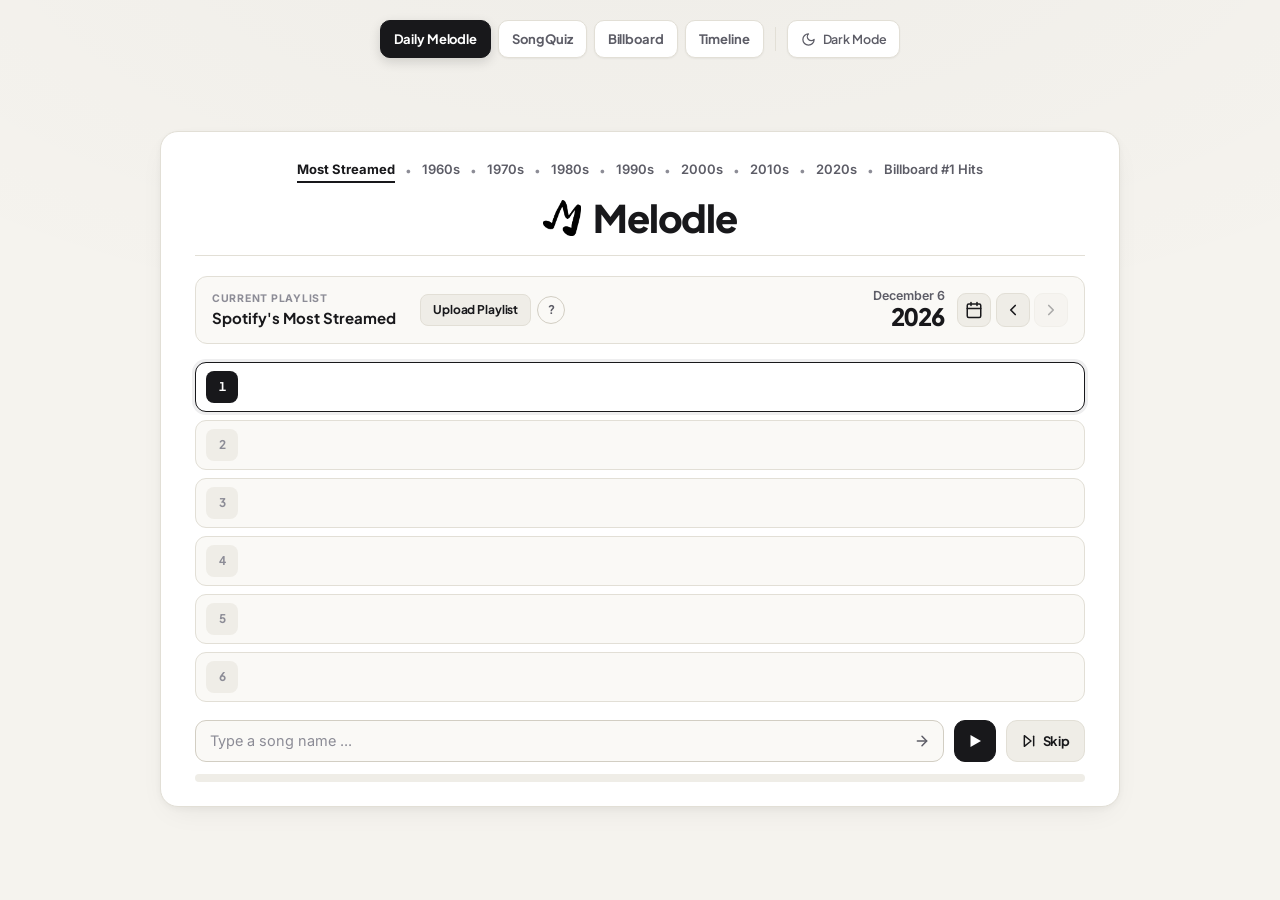
==== commit 25033387: "UI updates" ====
--- a/index.html
+++ b/index.html
@@ -1,510 +1,97 @@
 <!DOCTYPE html>
-<html>
+<html lang="en">
 
 <head>
 	<meta charset="UTF-8">
-	<title>Melodle</title>
-	<link rel="icon" type="image/x-icon" href="img/logo.png">
-	<style>
-		body {
-			font-family: Helvetica;
-			background-color: #f6f6f6;
-			overscroll-behavior: none;
-			margin: 0;
-			min-height: 100vh;
-			display: flex;
-			padding: 5vh 16px;
-			box-sizing: border-box;
-		}
-		table {
-			border-collapse: collapse;
-			width: 100%;
-			border: 2px solid #171717;
-
-		}
-		tr {
-			height: 45px;
-		}
-		td,
-		th {
-			border: 1px solid #171717;
-			border-right: 2px solid #171717;
-			font-size: 18px;
-		}
-		a {
-			cursor: pointer;
-		}
-		.x-box {
-			width: 7%;
-			min-width: 50px;
-			text-align: center;
-		}
-		.guess-box {
-			padding-left: 2%;
-			text-align: left;
-		}
-		.switcher {
-			display: inline-flex;
-			flex-direction: row;
-			padding: 10px;
-			justify-content: space-between;
-			flex-grow: 1;
-			width: 50%;
-			align-items: center;
-		}
-		#completed-text {
-			margin: auto;
-			font-size: 28px;
-			text-align: center;
-		}
-		.container {
-			position: relative;
-			margin: auto;
-			display: block;
-			width: 750px;
-		}
-		.container-row {
-			width: 100%;
-			display: inline-flex;
-			flex-direction: row;
-			padding: 5px;
-			justify-content: space-between;
-			align-items: center;
-		}
-		#title-row {
-			 border-bottom: solid;
-			 padding: 0;
-			 margin: 5px;
-		}
-		#decades {
-			padding-bottom: 15px;
-		}
-		#header {
-			 font-size: 60px;
-			 margin: auto;
-			 padding-bottom: 5px;
-		}
-		#main-section-1 {
-			padding-top: 20px;
-			display: grid;
-			grid-template-columns: 2fr 1fr 0.5fr 1fr 1.25fr 0.5fr;
-			gap: 5px;
-			justify-items: center;
-		}
-		#main-section-2 {
-			padding: 25px 0;
-		}
-		#main-section-3 {
-			margin: 0 auto;
-			width: 95%;
-			display: flex;
-			gap: 20px;
-			justify-items: center;
-		}
-		#main-section-3 img {
-			width: auto;
-			height: 30px;
-			flex-shrink: 0;
-			cursor: pointer;
-		}
-		#main-section-4 {
-			width: 95%;
-			margin: 0 auto;
-			display: flex;
-		}
-		#main-section-completed {
-			display: none;
-			padding-bottom: 45px;
-		}
-		.songpicker {
-			display: flex;
-			flex-direction: column;
-			align-items: center;
-		}
-		.prev-next-btns {
-			display: flex;
-		}
-		.prev-next-btns img {
-			cursor: pointer;
-			width: 25px;
-			height: auto;
-		}
-		.submit {
-			position: absolute;
-			height: 16px !important;
-			right: 12px;
-			top: 50%;
-			transform: translate(0, -50%);
-			cursor: pointer;
-		}
-		#playlist {
-			text-align: center;
-	  	  	padding-right: 13px;
-	    	font-size: 15.5px;
-		}
-		#player-iframe {
-			width: 0;
-			height: 0;
-			overflow: hidden;
-			padding: 0;
-			box-sizing: border-box;
-			display: block;
-		}
-		form {
-			padding-bottom: 5px;
-			margin-block-end: 0em;
-		}
-		.form-input {
-			float: right;
-			min-width: 50px;
-			text-align: center;
-		}
-		/* Chrome, Safari, Edge, Opera -- to remove arrows*/
-		input::-webkit-outer-spin-button,
-		input::-webkit-inner-spin-button {
-		  -webkit-appearance: none;
-		  margin: 0;
-		}
-		/* Firefox */
-		input[type=number] {
-		  -moz-appearance: textfield;
-		}
-		button {
-			width: 110px;
-			height: 50px;
-			margin-left: 1%;
-			margin-right: 1%;
-			border-radius: 10px;
-			border: 0;
-			background: #191414;
-			color: #fff;
-			font-size: 15px;
-			cursor: pointer;
-		}
-		.arrowbutton {
-			width: 40px;
-			height: 25px;
-		}
-		.arrowbuttons {
-			display: flex;
-			margin-left: auto;
-		}
-		button:hover {
-			background: #515151;
-		}
-		.autocomplete {
-			/*the container must be positioned relative:*/
-			position: relative;
-			display: inline-block;
-			width: 100%;
-		}
-		input {
-			border: 1px solid #000;
-			background-color: #f1f1f1;
-			padding: 10px 35px 10px 10px;
-			font-size: 16px;
-			box-sizing: border-box;
-		}
-		input[type=text] {
-			background-color: #f1f1f1;
-			width: 100%;
-		}
-		.autocomplete-items {
-			position: absolute;
-			border: 1px solid #d4d4d4;
-			border-bottom: none;
-			z-index: 99;
-			/*position the autocomplete items to be the same width as the container:*/
-			bottom: 100%;
-			left: 0;
-			right: 0;
-			overflow-y: auto;
-			max-height: 317px;
-		}
-		.autocomplete-items div {
-			padding: 10px;
-			cursor: pointer;
-			background-color: #fff;
-			border-bottom: 1px solid #d4d4d4;
-		}
-		.autocomplete-items div:hover {
-			/*when hovering an item:*/
-			background-color: #e9e9e9;
-		}
-		.autocomplete-active {
-			/*when navigating through the items using the arrow keys:*/
-			background-color: DodgerBlue !important;
-			color: #ffffff;
-		}
-		.auto-container {
-			width: 100%;
-			padding-right: 5px;
-		}
-		.progressbar {
-			width: 100%;
-			height: auto;
-		}
-		.progressbar .inner {
-			height: 10px;
-			background: #171717;
-			animation: progressbar-countdown;
-			/* Placeholder, this will be updated using javascript */
-			animation-duration: 40s;
-			/* We stop in the end */
-			animation-iteration-count: 1;
-			/* Stay on pause when the animation is finished finished */
-			animation-fill-mode: forwards;
-			/* We start paused, we start the animation using javascript */
-			animation-play-state: paused;
-			/* We want a linear animation, ease-out is standard */
-			animation-timing-function: linear;
-		}
-		@keyframes progressbar-countdown {
-			0% {
-				width: 100%;
-			}
-			100% {
-				width: 0%;
-			}
-		}
-		.popup {
-			position: relative;
-			display: inline-block;
-			cursor: pointer;
-		}
-		/* The actual popup */
-		.popup .popuptext {
-			visibility: hidden;
-			width: 240px;
-			background-color: #555;
-			color: #fff;
-			text-align: center;
-			border-radius: 6px;
-			padding: 8px 0;
-			position: absolute;
-			z-index: 1;
-		  /*bottom: 0%;
-		  left: 50%;*/
-		  margin-left: -131px;
-		  margin-top: 60px;
-		}
-		/* Popup arrow */
-		.popup .popuptext::after {
-			content: "";
-			position: absolute;
-			top: -11%;
-			left: 50%;
-			transform: scaleY(-1);
-			margin-left: -5px;
-			border-width: 5px;
-			border-style: solid;
-			border-color: #555 transparent transparent transparent;
-		}
-		#qmark {
-			height: 30px;
-		}
-		a {
-			color: #AFDCEB;
-		}
-		#decades {
-			font-weight: bold;
-			font-family: Verdana;
-			font-size: 12px;
-		}
-		#decades a {
-			color: #0047AB;
-			text-decoration: none;
-		}
-		/* Toggle this class - hide and show the popup */
-		.popup .show {
-			visibility: visible;
-			-webkit-animation: fadeIn 1s;
-			animation: fadeIn 1s;
-		}
-		/* Add animation (fade in the popup) */
-		@-webkit-keyframes fadeIn {
-			from {opacity: 0;} 
-			to {opacity: 1;}
-		}
-		@keyframes fadeIn {
-			from {opacity: 0;}
-			to {opacity:1 ;}
-		}
-		.date-picker-wrap {
-			position: relative;
-			display: inline-flex;
-			align-items: center;
-			justify-content: center;
-			width: 28px;
-			height: 28px;
-			overflow: hidden;
-		}
-		.date-picker-wrap:focus-within {
-			outline: 2px solid #191414;
-			outline-offset: 2px;
-			border-radius: 4px;
-		}
-		.date-picker-wrap svg {
-			width: 26px;
-			height: 26px;
-			pointer-events: none;
-		}
-		.date-picker {
-			-webkit-appearance: none;
-			appearance: none;
-			position: absolute;
-			top: 0;
-			left: 0;
-			width: 100%;
-			height: 100%;
-			opacity: 0;
-			cursor: pointer;
-			border: none;
-			padding: 0;
-			margin: 0;
-		}
-		.date-text {
-			text-align: center;
-			font-size: 20px;
-		}
-		.quiz-year {
-			font-size: 40px;
-		}
-		.mode-nav {
-			position: fixed;
-			top: 20px;
-			left: 16px;
-			display: flex;
-			flex-direction: column;
-			gap: 8px;
-			z-index: 100;
-			font-family: Helvetica, Arial, sans-serif;
-		}
-		.mode-nav a {
-			display: block;
-			padding: 7px 14px;
-			border-radius: 8px;
-			font-size: 13px;
-			font-weight: bold;
-			text-decoration: none;
-			text-align: center;
-			color: #191414;
-			background-color: #ffffff;
-			border: 1px solid #cccccc;
-			box-shadow: 0 1px 2px rgba(0, 0, 0, 0.06);
-			cursor: pointer;
-		}
-		.mode-nav a:hover {
-			background-color: #e8e8e8;
-		}
-		.mode-nav a.active {
-			background-color: #191414;
-			color: #ffffff;
-			border-color: #191414;
-		}
-		@media (max-width: 1260px) {
-			body {
-				flex-direction: column;
-				align-items: center;
-				gap: 16px;
-			}
-			.mode-nav {
-				position: static;
-				flex-direction: row;
-				flex-wrap: wrap;
-				justify-content: center;
-			}
-		}
-	</style>
+	<meta name="viewport" content="width=device-width, initial-scale=1">
+	<meta name="description" content="Melodle — Daily song-guessing game across decades, Billboard #1 hits, and custom Spotify playlists.">
+	<title>Melodle — Daily Song Game</title>
+	<link rel="icon" type="image/png" href="img/logo.png">
+	<script>(function(){try{var t=localStorage.getItem('melodle-theme');if(t==='dark')document.documentElement.setAttribute('data-theme','dark');}catch(e){}})();</script>
+	<link rel="stylesheet" href="styles.css">
 </head>
 
-<body onload="setDailySongVal()">
-	<nav class="mode-nav">
+<body>
+	<nav class="mode-nav" aria-label="Game modes">
 		<a href="index.html" class="active">Daily Melodle</a>
 		<a href="quiz.html">Song Quiz</a>
 		<a href="billboard.html">Billboard</a>
 		<a href="timeline.html">Timeline</a>
+		<div class="nav-divider"></div>
+		<button type="button" class="theme-toggle" id="themeToggle" onclick="toggleTheme()" aria-label="Toggle color theme">Dark Mode</button>
 	</nav>
 	<div class="container">
-		<div id="decades" style="text-align: center;">
-			<a onclick="switchPlaylist('1960s')">1960s</a>&nbsp;&nbsp;•&nbsp;&nbsp;<a onclick="switchPlaylist('1970s')">1970s</a>&nbsp;&nbsp;•&nbsp;&nbsp;<a onclick="switchPlaylist('1980s')">1980s</a>&nbsp;&nbsp;•&nbsp;&nbsp;<a onclick="switchPlaylist('1990s')">1990s</a>&nbsp;&nbsp;•&nbsp;&nbsp;<a onclick="switchPlaylist('2000s')">2000s</a>&nbsp;&nbsp;•&nbsp;&nbsp;<a onclick="switchPlaylist('2010s')">2010s</a>&nbsp;&nbsp;•&nbsp;&nbsp;<a onclick="switchPlaylist('2020s')">2020s</a>&nbsp;&nbsp;•&nbsp;&nbsp;<a onclick="switchPlaylist('billboard-no-1s')">Billboard #1 Hits</a>
+		<div id="decades" role="navigation" aria-label="Playlist filters">
+			<a href="#" data-playlist="startup-playlist" onclick="event.preventDefault();switchPlaylist('startup-playlist')">Most Streamed</a><span class="decade-sep" aria-hidden="true">•</span><a href="#" data-playlist="1960s" onclick="event.preventDefault();switchPlaylist('1960s')">1960s</a><span class="decade-sep" aria-hidden="true">•</span><a href="#" data-playlist="1970s" onclick="event.preventDefault();switchPlaylist('1970s')">1970s</a><span class="decade-sep" aria-hidden="true">•</span><a href="#" data-playlist="1980s" onclick="event.preventDefault();switchPlaylist('1980s')">1980s</a><span class="decade-sep" aria-hidden="true">•</span><a href="#" data-playlist="1990s" onclick="event.preventDefault();switchPlaylist('1990s')">1990s</a><span class="decade-sep" aria-hidden="true">•</span><a href="#" data-playlist="2000s" onclick="event.preventDefault();switchPlaylist('2000s')">2000s</a><span class="decade-sep" aria-hidden="true">•</span><a href="#" data-playlist="2010s" onclick="event.preventDefault();switchPlaylist('2010s')">2010s</a><span class="decade-sep" aria-hidden="true">•</span><a href="#" data-playlist="2020s" onclick="event.preventDefault();switchPlaylist('2020s')">2020s</a><span class="decade-sep" aria-hidden="true">•</span><a href="#" data-playlist="billboard-no-1s" onclick="event.preventDefault();switchPlaylist('billboard-no-1s')">Billboard #1 Hits</a>
 		</div>
-		<div class="container-row" id="title-row">
-			<div id="header">
-				<b style="cursor: pointer;" onclick="switchPlaylist('startup-playlist', null)">Melodle</b>
+
+		<header class="masthead" id="title-row">
+			<div class="masthead-clickable" id="header" role="button" tabindex="0" onclick="switchPlaylist('startup-playlist')" onkeydown="if(event.key==='Enter'||event.key===' '){event.preventDefault();switchPlaylist('startup-playlist');}" title="Switch to Spotify's Most Streamed">
+				<img src="img/logo.png" class="masthead-logo" alt="Melodle logo">
+				<h1>Melodle</h1>
 			</div>
-		</div>
-		<div class="container-row" id="main-section-1">
-			<div id="playlist"><b>Current Playlist:</b><br/><div id="playlist-name">Spotify's Most Streamed</div></div>
-			<button id="setplaylist" onclick="uploadPlaylist()">Upload Playlist</button>
-			<div class="popup">
-				<img id="qmark" src="img/qmark.png" onclick="showPopup()">
-				<span class="popuptext" id="myPopup">Use a site like <a href="https://www.soundiiz.com" target="_blank">Soundiiz</a> to convert your Spotify playlist to JSON, then upload it here for a custom Melodle game!</span>
+		</header>
+
+		<div class="daily-meta-bar" id="main-section-1">
+			<div class="playlist-meta">
+				<div id="playlist">
+					<span class="meta-eyebrow">Current Playlist</span>
+					<div id="playlist-name">Spotify's Most Streamed</div>
+				</div>
+				<div class="playlist-actions">
+					<button type="button" class="btn-secondary" id="setplaylist" onclick="uploadPlaylist()">Upload Playlist</button>
+					<div class="popup">
+						<button type="button" class="help-btn" id="qmark" onclick="showPopup()" aria-label="How to upload a custom playlist">?</button>
+						<span class="popuptext" id="myPopup">Use a site like <a href="https://www.soundiiz.com" target="_blank" rel="noopener">Soundiiz</a> to convert your Spotify playlist to JSON, then upload it here for a custom Melodle game!</span>
+					</div>
+				</div>
 			</div>
-			<div></div> <!-- empty div for space in the grid -->
-			<div class="date-text" id="currentDate"></div>
-			<div class="songpicker">
-				<div class="date-picker-wrap" title="Pick a date"><svg viewBox="0 0 24 24" fill="none" stroke="#191414" stroke-width="2" stroke-linecap="round" stroke-linejoin="round"><rect x="3" y="4" width="18" height="18" rx="2" ry="2"></rect><line x1="16" y1="2" x2="16" y2="6"></line><line x1="8" y1="2" x2="8" y2="6"></line><line x1="3" y1="10" x2="21" y2="10"></line></svg><input type="date" class="date-picker" id="datepicker" aria-label="Pick a date" title="Pick a date" onclick="if(this.showPicker)try{this.showPicker()}catch(e){}" onkeydown="if((event.key==='Enter'||event.key===' ')&&this.showPicker){event.preventDefault();try{this.showPicker()}catch(e){}}"/></div>
-				<div class="prev-next-btns">
-					<img id="prev" src="img/prev.png">
-					<img id="next" src="img/next.png">
+			<div class="date-controls">
+				<div class="date-text" id="currentDate"></div>
+				<div class="songpicker">
+					<div class="date-picker-wrap" title="Pick a date"><svg viewBox="0 0 24 24" fill="none" stroke="currentColor" stroke-width="2" stroke-linecap="round" stroke-linejoin="round"><rect x="3" y="4" width="18" height="18" rx="2" ry="2"></rect><line x1="16" y1="2" x2="16" y2="6"></line><line x1="8" y1="2" x2="8" y2="6"></line><line x1="3" y1="10" x2="21" y2="10"></line></svg><input type="hidden" class="date-picker" id="datepicker" min="2025-08-27" aria-label="Pick a date"/></div>
+					<div class="prev-next-btns">
+						<button type="button" class="icon-btn nav-chevron-btn" id="prev" aria-label="Previous day" title="Previous day"><svg viewBox="0 0 24 24" fill="none" stroke="currentColor" stroke-width="2.2" stroke-linecap="round" stroke-linejoin="round"><polyline points="15 18 9 12 15 6"></polyline></svg></button>
+						<button type="button" class="icon-btn nav-chevron-btn" id="next" aria-label="Next day" title="Next day"><svg viewBox="0 0 24 24" fill="none" stroke="currentColor" stroke-width="2.2" stroke-linecap="round" stroke-linejoin="round"><polyline points="9 18 15 12 9 6"></polyline></svg></button>
+					</div>
 				</div>
 			</div>
 		</div>
 
-		<div class="container-row" id="main-section-2">
-			<table>
-				<tr>
-					<td class="x-box" id="x1"></td>
-					<td class="guess-box" id="guess1"></td>
-				</tr>
-				<tr>
-					<td class="x-box" id="x2"></td>
-					<td class="guess-box" id="guess2"></td>
-				</tr>
-				<tr>
-					<td class="x-box" id="x3"></td>
-					<td class="guess-box" id="guess3"></td>
-				</tr>
-				<tr>
-					<td class="x-box" id="x4"></td>
-					<td class="guess-box" id="guess4"></td>
-				</tr>
-				<tr>
-					<td class="x-box" id="x5"></td>
-					<td class="guess-box" id="guess5"></td>
-				</tr>
-				<tr>
-					<td class="x-box" id="x6"></td>
-					<td class="guess-box" id="guess6"></td>
-				</tr>
-			</table>
+		<div class="daily-slots" id="main-section-2">
+			<div class="daily-slot is-current" id="slot1"><div class="x-box" id="x1">1</div><div class="guess-box" id="guess1"></div></div>
+			<div class="daily-slot" id="slot2"><div class="x-box" id="x2">2</div><div class="guess-box" id="guess2"></div></div>
+			<div class="daily-slot" id="slot3"><div class="x-box" id="x3">3</div><div class="guess-box" id="guess3"></div></div>
+			<div class="daily-slot" id="slot4"><div class="x-box" id="x4">4</div><div class="guess-box" id="guess4"></div></div>
+			<div class="daily-slot" id="slot5"><div class="x-box" id="x5">5</div><div class="guess-box" id="guess5"></div></div>
+			<div class="daily-slot" id="slot6"><div class="x-box" id="x6">6</div><div class="guess-box" id="guess6"></div></div>
 		</div>
 
-		<div class="container-row" id="main-section-completed">
+		<div id="main-section-completed">
 			<div id="completed-text"></div>
 		</div>
 
-		<div class="container-row" id="player-iframe">
+		<div id="player-iframe">
 			<div id="embed-iframe"></div>
 		</div>
 
-		<div class="container-row" id="main-section-3">
+		<div class="daily-player-dock" id="main-section-3">
 			<div class="auto-container" autocomplete="off">
-				<div class="autocomplete">
+				<div class="autocomplete autocomplete-up">
 					<input id="myInput" type="text" name="myInput" placeholder="Type a song name ...">
-					<img class="submit" src="img/submit.png" onclick="checkAnswer()">
+					<button type="button" class="submit" onclick="checkAnswer()" aria-label="Submit guess"><svg viewBox="0 0 24 24" fill="none" stroke="currentColor" stroke-width="2.2" stroke-linecap="round" stroke-linejoin="round"><line x1="5" y1="12" x2="19" y2="12"></line><polyline points="12 5 19 12 12 19"></polyline></svg></button>
 				</div>
 			</div>
-			<img src="img/play.png" class="active-button" id="play-button">
-			<img class="skip" src="img/skip.png" onclick="skip()">
+			<button type="button" class="icon-btn primary daily-play-btn" id="play-button" aria-label="Play clip"><svg viewBox="0 0 24 24" fill="currentColor" stroke="none"><polygon points="6,4 20,12 6,20"></polygon></svg></button>
+			<button type="button" class="btn-secondary skip-btn" onclick="skip()"><svg viewBox="0 0 24 24" fill="none" stroke="currentColor" stroke-width="2.2" stroke-linecap="round" stroke-linejoin="round"><polygon points="5 4 15 12 5 20 5 4"></polygon><line x1="19" y1="5" x2="19" y2="19"></line></svg><span>Skip</span></button>
 		</div>
 
-		<div class="container-row" id="main-section-4">
-			<div id='progressbar'></div>
-		</div>	
+		<div id="main-section-4">
+			<div id="progressbar"></div>
+		</div>
 	</div>
 
+	<script src="theme.js"></script>
 	<script type="text/javascript">
 		var links = [];
 		var songs = [];
@@ -598,7 +185,7 @@
 			const element = document.getElementById('embed-iframe');
 			const options = {
 				width: '100%',
-				height: '200px'
+				height: 152
 			};
 			const callback = (EmbedController) => {
 				controller = EmbedController;
@@ -728,8 +315,10 @@
 				EmbedController.addListener('playback_started', e => {
 					if (!songVisible && playing)
 					{
-						document.getElementById("play-button").src = "img/stop.png";
-						document.getElementById("play-button").addEventListener('click', resetPlayState);
+						const playBtn = document.getElementById("play-button");
+						playBtn.innerHTML = MELODLE_ICONS.stop;
+						playBtn.setAttribute("aria-label", "Stop clip");
+						playBtn.addEventListener('click', resetPlayState);
 					}
 				});
 
@@ -754,26 +343,26 @@
 		function updatePrevNextBtns() {
 			if (datepicker.value >= getFormattedDate(new Date()))
 			{
-				next.src = "img/next-disabled.png";
-				next.style.cursor = "auto";
+				next.classList.add("is-disabled");
+				next.disabled = true;
 				next.removeEventListener('click', nextDay);
 			}
 			else
 			{
-				next.src = "img/next.png";
-				next.style.cursor = "pointer";
+				next.classList.remove("is-disabled");
+				next.disabled = false;
 				next.addEventListener('click', nextDay);
 			}
 			if (datepicker.value <= getFormattedDate(firstDay))
 			{
-				prev.src = "img/prev-disabled.png";
-				prev.style.cursor = "auto";
+				prev.classList.add("is-disabled");
+				prev.disabled = true;
 				prev.removeEventListener('click', previousDay);
 			}
 			else
 			{
-				prev.src = "img/prev.png";
-				prev.style.cursor = "pointer";
+				prev.classList.remove("is-disabled");
+				prev.disabled = false;
 				prev.addEventListener('click', previousDay);
 			}
 		}
@@ -829,9 +418,11 @@
 
 		function playAudio() {
 			if (!controller || !links[songVal]) return;
-			document.getElementById("play-button").removeEventListener('click', playAudio);
-			document.getElementById("play-button").src = "img/stop.png";
-			document.getElementById("play-button").addEventListener('click', resetPlayState);
+			const playBtn = document.getElementById("play-button");
+			playBtn.removeEventListener('click', playAudio);
+			playBtn.innerHTML = MELODLE_ICONS.stop;
+			playBtn.setAttribute("aria-label", "Stop clip");
+			playBtn.addEventListener('click', resetPlayState);
 			clipStarted = false;
 			clipStartPos = 0;
 			remainingMs = timer;
@@ -921,10 +512,26 @@
 				}
 			}
 
-			document.getElementById('progressbar').innerHTML = "";			
-			document.getElementById("play-button").removeEventListener('click', resetPlayState);
-			document.getElementById("play-button").src = "img/play.png";
-			document.getElementById("play-button").addEventListener('click', playAudio);
+			document.getElementById('progressbar').innerHTML = "";
+			const playBtn = document.getElementById("play-button");
+			playBtn.removeEventListener('click', resetPlayState);
+			playBtn.innerHTML = MELODLE_ICONS.play;
+			playBtn.setAttribute("aria-label", "Play clip");
+			playBtn.addEventListener('click', playAudio);
+		}
+
+		function syncActiveDecadePill(activePlaylist) {
+			document.querySelectorAll('#decades a[data-playlist]').forEach(function(a) {
+				a.classList.toggle('active-decade', a.getAttribute('data-playlist') === activePlaylist);
+			});
+		}
+
+		function updateActiveSlot() {
+			for (let i = 1; i <= 6; i++)
+			{
+				const slot = document.getElementById('slot' + i);
+				if (slot) slot.classList.toggle('is-current', !songVisible && i === guess);
+			}
 		}
 
 		async function setDailySongVal(fDay = firstDay, playlist = null, pushHistory = false) {
@@ -1003,6 +610,7 @@
 			autocomplete(document.getElementById("myInput"), sortedSongs);
 
 			document.getElementById('playlist-name').innerText = (playlist === defaultPlaylist) ? "Spotify's Most Streamed" : (playlistTitles[playlist] || playlist);
+			syncActiveDecadePill(playlist);
 
 			currentDate.innerHTML = date.toLocaleString('default', { month: 'long' }) + " " + date.getDate() + "<br><div class='quiz-year'>" + date.getFullYear() + "</div>";
 
@@ -1020,6 +628,14 @@
 			var popup = document.getElementById("myPopup");
 			popup.classList.toggle("show");
 		}
+
+		document.addEventListener("click", function(e) {
+			const popup = document.getElementById("myPopup");
+			if (popup && popup.classList.contains("show") && !e.target.closest(".popup"))
+			{
+				popup.classList.remove("show");
+			}
+		});
 
 		function uploadPlaylist() {
 			let input = document.createElement('input');
@@ -1059,6 +675,7 @@
 					autocomplete(document.getElementById("myInput"), sortedSongs);
 
 					document.getElementById('playlist-name').innerText = file.name.replace(/\.json$/i, '');
+					syncActiveDecadePill(null);
 					if (controller && links[songVal])
 					{
 						controller.loadUri(links[songVal]);
@@ -1153,7 +770,9 @@
 			for (let i = 1; i <= 6; i++)
 			{
 				document.getElementById('guess' + i).innerHTML = "";
-				document.getElementById('x' + i).innerHTML = "";
+				document.getElementById('x' + i).textContent = String(i);
+				const slot = document.getElementById('slot' + i);
+				if (slot) slot.className = 'daily-slot';
 			}
 
 			document.getElementById('main-section-3').style.display = 'flex';
@@ -1165,29 +784,24 @@
 			document.getElementById('player-iframe').style.padding = '0';
 
 			songVisible = false;
+			updateActiveSlot();
 		}
 
 		function createProgressbar(id, duration, callback) {
-	  		// We select the div that we want to turn into a progressbar
 			var progressBar = document.getElementById(id);
+			progressBar.innerHTML = '';
 			progressBar.className = 'progressbar';
 
-	  		// We create the div that changes width to show progress
 			var progressBarInner = document.createElement('div');
 			progressBarInner.className = 'inner';
 
-	  		// Now we set the animation parameters
 			progressBarInner.style.animationDuration = duration;
 
-	  		// Eventually couple a callback
 			if (typeof(callback) === 'function') {
 				progressBarInner.addEventListener('animationend', callback);
 			}
 
-	  		// Append the progressbar to the main progressbardiv
 			progressBar.appendChild(progressBarInner);
-
-	  		// When everything is set up we start the animation
 			progressBarInner.style.animationPlayState = 'running';
 		}
 
@@ -1195,6 +809,7 @@
 			resetPlayState();
 			songVisible = true;
 			lastKnownPosition = 0;
+			updateActiveSlot();
 
 			if (controller && links[songVal])
 			{
@@ -1204,7 +819,7 @@
 			document.getElementById('player-iframe').style.width = '100%';
 			document.getElementById('player-iframe').style.height = 'auto';
 			document.getElementById('player-iframe').style.overflow = 'visible';
-			document.getElementById('player-iframe').style.padding = '5px';
+			document.getElementById('player-iframe').style.padding = '0';
 			document.getElementById('main-section-completed').style.display = 'flex';
 			document.getElementById('main-section-3').style.display = 'none';
 			document.getElementById('main-section-4').style.display = 'none';
@@ -1261,8 +876,9 @@
 			resetPlayState();
 
 			document.getElementById('myInput').value = "";
-			document.getElementById('guess' + guess).innerText = "-- Skipped --";
-			document.getElementById('x' + guess).innerHTML = '<img src="img/x.png" style="width:25px; margin:auto;"></img>';
+			document.getElementById('guess' + guess).textContent = "Skipped";
+			document.getElementById('x' + guess).innerHTML = MELODLE_ICONS.x;
+			document.getElementById('slot' + guess).classList.add('slot-skipped');
 			if (guess == 6)
 			{
 				displayCorrectSong();
@@ -1273,6 +889,7 @@
 				timer = timer + increment;
 				increment = increment + 1000;
 				guess++;
+				updateActiveSlot();
 			}
 		}
 
@@ -1283,20 +900,27 @@
 			{
 				resetPlayState();
 				document.getElementById('myInput').value = "";
-				document.getElementById('guess' + guess).innerText = input;
+				setFormattedSongText(document.getElementById('guess' + guess), input, artistBySong.get(input));
 
 				if (songs[songVal] == input)
 				{
+					document.getElementById('slot' + guess).classList.add('slot-correct');
+					document.getElementById('x' + guess).innerHTML = MELODLE_ICONS.check;
 					displayCorrectSong();
-					document.getElementById('x' + guess).innerHTML = '<img src="img/check.png" style="width:25px; margin:auto;"></img>';
 					document.getElementById('completed-text').innerHTML = '<b>Nailed it!</b><br/>You solved the Melodle in ' + ((timer-1000) / 1000).toString() + ' second(s).';
 				}
 				else
 				{
 					if (checkForSimilarArtist(songs[songVal], input))
-						document.getElementById('x' + guess).innerHTML = '<img src="img/alert.png" style="width:25px; margin:auto;"></img>';
+					{
+						document.getElementById('slot' + guess).classList.add('slot-artist');
+						document.getElementById('x' + guess).innerHTML = MELODLE_ICONS.alert;
+					}
 					else
-						document.getElementById('x' + guess).innerHTML = '<img src="img/x.png" style="width:25px; margin:auto;"></img>';
+					{
+						document.getElementById('slot' + guess).classList.add('slot-wrong');
+						document.getElementById('x' + guess).innerHTML = MELODLE_ICONS.x;
+					}
 
 					if (guess == 6)
 					{
@@ -1308,6 +932,7 @@
 						timer = timer + increment;
 						increment = increment + 1000;
 						guess++;
+						updateActiveSlot();
 					}
 				}
 			}
@@ -1338,13 +963,7 @@
 							this.parentNode.appendChild(a);
 						}
 						const itemValue = arr[i];
-						b = document.createElement("DIV");
-						index = itemValue.toUpperCase().indexOf(val.toUpperCase());
-						b.appendChild(document.createTextNode(itemValue.substr(0, index)));
-						const strongEl = document.createElement("STRONG");
-						strongEl.textContent = itemValue.substr(index, val.length);
-						b.appendChild(strongEl);
-						b.appendChild(document.createTextNode(itemValue.substr(index + val.length)));
+						b = buildAutocompleteItem(itemValue, val, artistBySong.get(itemValue));
 						b.addEventListener("click", function(e) {
 							inp.value = itemValue;
 							currentFocus = -1;
@@ -1406,6 +1025,11 @@
 				closeAllLists(e.target);
 			}, sig);
 		}
+
+		initDatePicker();
+		document.addEventListener("DOMContentLoaded", function () {
+			setDailySongVal();
+		});
 	</script>
 	<script src="https://open.spotify.com/embed-podcast/iframe-api/v1" async></script>
 </body>
--- a/styles.css
+++ b/styles.css
@@ -0,0 +1,2478 @@
+/* ==========================================================================
+   Melodle Design System — Editorial Light & Studio Vinyl Dark
+   Shared across index.html, quiz.html, billboard.html, and timeline.html
+   ========================================================================== */
+
+@import url('https://fonts.googleapis.com/css2?family=Inter:wght@400;500;600;700&family=Plus+Jakarta+Sans:wght@600;700;800&display=swap');
+
+:root {
+	color-scheme: light;
+	--font-sans: 'Inter', -apple-system, BlinkMacSystemFont, 'Segoe UI', Roboto, sans-serif;
+	--font-display: 'Plus Jakarta Sans', -apple-system, BlinkMacSystemFont, 'Segoe UI', sans-serif;
+
+	/* Editorial Light Surfaces */
+	--bg-canvas: #f5f3ee;
+	--bg-canvas-accent: rgba(24, 24, 27, 0.028);
+	--bg-surface: #ffffff;
+	--bg-elevated: #ffffff;
+	--bg-subtle: #efede7;
+	--bg-slot: #faf9f6;
+	--bg-hover: #e7e4dc;
+
+	/* Borders & Shadows */
+	--border-subtle: #e2dfd6;
+	--border-default: #d2cec3;
+	--border-strong: #18181b;
+	--shadow-sm: 0 1px 2px rgba(24, 24, 27, 0.05);
+	--shadow-card: 0 10px 30px -10px rgba(24, 24, 27, 0.08), 0 2px 6px rgba(24, 24, 27, 0.04);
+	--shadow-dropdown: 0 14px 32px -6px rgba(24, 24, 27, 0.16), 0 4px 10px rgba(24, 24, 27, 0.07);
+	--shadow-dropdown-up: 0 -14px 28px -8px rgba(24, 24, 27, 0.16), 0 -3px 8px rgba(24, 24, 27, 0.06);
+
+	/* Typography Colors */
+	--text-primary: #18181b;
+	--text-secondary: #5c5c66;
+	--text-muted: #8c8c96;
+
+	/* Primary Accent */
+	--accent: #18181b;
+	--accent-hover: #2d2d33;
+	--accent-fg: #ffffff;
+	--accent-soft: rgba(24, 24, 27, 0.07);
+
+	/* Semantic Feedback */
+	--ok-fg: #15803d;
+	--ok-bg: #eefbf3;
+	--ok-border: #bbf7d0;
+
+	--warn-fg: #b45309;
+	--warn-bg: #fffbeb;
+	--warn-border: #fde68a;
+
+	--err-fg: #dc2626;
+	--err-bg: #fef2f2;
+	--err-border: #fecaca;
+
+	--gold-fg: #92400e;
+	--gold-bg: #fef3c7;
+	--gold-border: #f59e0b;
+
+	--logo-filter: none;
+	--radius-sm: 8px;
+	--radius-md: 12px;
+	--radius-lg: 18px;
+}
+
+[data-theme="dark"] {
+	color-scheme: dark;
+
+	/* Studio Vinyl Dark Surfaces */
+	--bg-canvas: #111317;
+	--bg-canvas-accent: rgba(255, 255, 255, 0.025);
+	--bg-surface: #191c22;
+	--bg-elevated: #20242c;
+	--bg-subtle: #232730;
+	--bg-slot: #1d2027;
+	--bg-hover: #2c313c;
+
+	/* Borders & Shadows */
+	--border-subtle: #2b303b;
+	--border-default: #383e4c;
+	--border-strong: #f2efe9;
+	--shadow-sm: 0 1px 3px rgba(0, 0, 0, 0.35);
+	--shadow-card: 0 16px 38px -10px rgba(0, 0, 0, 0.55), 0 2px 8px rgba(0, 0, 0, 0.35);
+	--shadow-dropdown: 0 18px 38px -6px rgba(0, 0, 0, 0.7), 0 4px 12px rgba(0, 0, 0, 0.45);
+	--shadow-dropdown-up: 0 -18px 36px -6px rgba(0, 0, 0, 0.68), 0 -4px 12px rgba(0, 0, 0, 0.42);
+
+	/* Typography Colors */
+	--text-primary: #f3f1ec;
+	--text-secondary: #a0a5b5;
+	--text-muted: #6b7182;
+
+	/* Primary Accent */
+	--accent: #f3f1ec;
+	--accent-hover: #dcd8cf;
+	--accent-fg: #111317;
+	--accent-soft: rgba(243, 241, 236, 0.11);
+
+	/* Semantic Feedback */
+	--ok-fg: #4ade80;
+	--ok-bg: rgba(34, 197, 94, 0.13);
+	--ok-border: rgba(74, 222, 128, 0.32);
+
+	--warn-fg: #fbbf24;
+	--warn-bg: rgba(245, 158, 11, 0.14);
+	--warn-border: rgba(251, 191, 36, 0.34);
+
+	--err-fg: #f87171;
+	--err-bg: rgba(239, 68, 68, 0.13);
+	--err-border: rgba(248, 113, 113, 0.32);
+
+	--gold-fg: #fcd34d;
+	--gold-bg: rgba(245, 158, 11, 0.16);
+	--gold-border: rgba(251, 191, 36, 0.4);
+
+	--logo-filter: invert(1) brightness(0.96);
+}
+
+/* ==========================================================================
+   Base & Page Canvas
+   ========================================================================== */
+
+*, *::before, *::after {
+	box-sizing: border-box;
+}
+
+html.theme-snap,
+html.theme-snap *,
+html.theme-snap *::before,
+html.theme-snap *::after {
+	transition: none !important;
+}
+
+body {
+	font-family: var(--font-sans);
+	color: var(--text-primary);
+	background-color: var(--bg-canvas);
+	background-image: radial-gradient(ellipse 80% 50% at 50% -10%, var(--bg-canvas-accent), transparent);
+	overscroll-behavior: none;
+	margin: 0;
+	min-height: 100vh;
+	display: flex;
+	padding: 4vh 20px;
+	line-height: 1.45;
+	-webkit-font-smoothing: antialiased;
+}
+
+.hidden-item {
+	display: none !important;
+}
+
+/* ==========================================================================
+   Left-Side Mode Navigation & Theme Toggle
+   ========================================================================== */
+
+.mode-nav {
+	position: fixed;
+	top: 22px;
+	left: 18px;
+	display: flex;
+	flex-direction: column;
+	gap: 7px;
+	z-index: 100;
+	width: 142px;
+}
+
+.mode-nav a,
+.mode-nav .theme-toggle {
+	display: flex;
+	align-items: center;
+	justify-content: center;
+	gap: 7px;
+	padding: 8px 13px;
+	border-radius: 10px;
+	font-family: var(--font-display);
+	font-size: 13px;
+	font-weight: 700;
+	letter-spacing: -0.01em;
+	text-decoration: none;
+	text-align: center;
+	color: var(--text-secondary);
+	background-color: var(--bg-surface);
+	border: 1px solid var(--border-subtle);
+	box-shadow: var(--shadow-sm);
+	cursor: pointer;
+	transition: background-color 0.15s ease, color 0.15s ease, border-color 0.15s ease, transform 0.1s ease;
+}
+
+.mode-nav a:hover,
+.mode-nav .theme-toggle:hover {
+	background-color: var(--bg-hover);
+	color: var(--text-primary);
+	border-color: var(--border-default);
+}
+
+.mode-nav a:active,
+.mode-nav .theme-toggle:active {
+	transform: translateY(1px);
+}
+
+.mode-nav a.active {
+	background-color: var(--accent);
+	color: var(--accent-fg);
+	border-color: var(--accent);
+	box-shadow: 0 4px 12px rgba(0, 0, 0, 0.14);
+}
+
+.mode-nav .nav-divider {
+	height: 1px;
+	background: var(--border-subtle);
+	margin: 3px 4px;
+}
+
+.mode-nav .theme-toggle {
+	font-size: 12.5px;
+	font-weight: 600;
+	width: 100%;
+}
+
+.mode-nav .theme-toggle svg {
+	width: 15px;
+	height: 15px;
+	flex-shrink: 0;
+}
+
+/* ==========================================================================
+   Main Card Containers & Masthead
+   ========================================================================== */
+
+.container {
+	width: 960px;
+	max-width: 100%;
+	margin: auto;
+	position: relative;
+	background: var(--bg-surface);
+	border: 1px solid var(--border-subtle);
+	border-radius: var(--radius-lg);
+	box-shadow: var(--shadow-card);
+	padding: 26px 34px 24px;
+}
+
+.container.quiz-container {
+	width: 960px;
+}
+
+.container.billboard-container {
+	width: 820px;
+}
+
+.page-container {
+	width: 960px;
+	max-width: 100%;
+	margin: auto;
+	position: relative;
+	display: flex;
+	flex-direction: column;
+	gap: 22px;
+}
+
+.masthead {
+	display: flex;
+	align-items: center;
+	justify-content: center;
+	gap: 12px;
+	padding-bottom: 16px;
+	margin-bottom: 20px;
+	border-bottom: 1px solid var(--border-subtle);
+}
+
+.masthead-logo {
+	width: 38px;
+	height: 38px;
+	object-fit: contain;
+	filter: var(--logo-filter);
+	transition: transform 0.2s ease;
+}
+
+.masthead-clickable {
+	cursor: pointer;
+	display: inline-flex;
+	align-items: center;
+	gap: 12px;
+}
+
+.masthead-clickable:hover .masthead-logo {
+	transform: rotate(-6deg) scale(1.05);
+}
+
+.masthead h1 {
+	margin: 0;
+	font-family: var(--font-display);
+	font-size: 38px;
+	font-weight: 800;
+	letter-spacing: -0.03em;
+	line-height: 1.1;
+	color: var(--text-primary);
+}
+
+/* ==========================================================================
+   Buttons, Inputs, & Switches
+   ========================================================================== */
+
+:where(button, .btn) {
+	font-family: var(--font-display);
+	font-size: 13.5px;
+	font-weight: 700;
+	letter-spacing: -0.01em;
+	border-radius: 10px;
+	border: 1px solid transparent;
+	padding: 0 16px;
+	height: 38px;
+	background: var(--accent);
+	color: var(--accent-fg);
+	cursor: pointer;
+	display: inline-flex;
+	align-items: center;
+	justify-content: center;
+	gap: 6px;
+	transition: background-color 0.15s ease, color 0.15s ease, border-color 0.15s ease, opacity 0.15s ease, transform 0.1s ease;
+}
+
+:where(button:hover:not(:disabled), .btn:hover:not(:disabled)) {
+	background: var(--accent-hover);
+}
+
+:where(button:active:not(:disabled), .btn:active:not(:disabled)) {
+	transform: translateY(1px);
+}
+
+:where(button:disabled, .btn:disabled) {
+	opacity: 0.4;
+	cursor: not-allowed;
+}
+
+.btn-secondary {
+	background: var(--bg-subtle);
+	color: var(--text-primary);
+	border: 1px solid var(--border-subtle);
+}
+
+.btn-secondary:hover:not(:disabled) {
+	background: var(--bg-hover);
+	border-color: var(--border-default);
+}
+
+.btn-danger-outline {
+	background: transparent;
+	color: var(--text-secondary);
+	border: 1px solid var(--border-default);
+}
+
+.btn-danger-outline:hover:not(:disabled) {
+	color: var(--err-fg);
+	background: var(--err-bg);
+	border-color: var(--err-border);
+}
+
+.icon-btn {
+	width: 40px;
+	height: 40px;
+	padding: 0;
+	border-radius: 10px;
+	background: var(--bg-subtle);
+	color: var(--text-primary);
+	border: 1px solid var(--border-subtle);
+	cursor: pointer;
+	display: inline-flex;
+	align-items: center;
+	justify-content: center;
+	flex-shrink: 0;
+	transition: background-color 0.15s ease, color 0.15s ease, border-color 0.15s ease, transform 0.1s ease;
+}
+
+.icon-btn:hover:not(.is-disabled):not(:disabled) {
+	background: var(--bg-hover);
+	border-color: var(--border-default);
+}
+
+.icon-btn.primary {
+	background: var(--accent);
+	color: var(--accent-fg);
+	border-color: var(--accent);
+}
+
+.icon-btn.primary:hover:not(.is-disabled):not(:disabled) {
+	background: var(--accent-hover);
+}
+
+.icon-btn.is-disabled,
+.icon-btn:disabled {
+	opacity: 0.35;
+	cursor: default;
+	pointer-events: none;
+}
+
+.icon-btn svg {
+	width: 18px;
+	height: 18px;
+}
+
+input[type="text"],
+input[type="number"] {
+	font-family: var(--font-sans);
+	font-size: 14.5px;
+	color: var(--text-primary);
+	background-color: var(--bg-slot);
+	border: 1px solid var(--border-default);
+	border-radius: 11px;
+	padding: 10px 40px 10px 14px;
+	width: 100%;
+	height: 42px;
+	outline: none;
+	transition: border-color 0.15s ease, background-color 0.15s ease, box-shadow 0.15s ease;
+}
+
+input[type="text"]::placeholder {
+	color: var(--text-muted);
+}
+
+input[type="text"]:focus,
+input[type="number"]:focus {
+	background-color: var(--bg-surface);
+	border-color: var(--border-strong);
+	box-shadow: 0 0 0 3px var(--accent-soft);
+}
+
+input::-webkit-outer-spin-button,
+input::-webkit-inner-spin-button {
+	-webkit-appearance: none;
+	margin: 0;
+}
+
+input[type="number"] {
+	-moz-appearance: textfield;
+}
+
+/* Autocomplete Dropdown */
+.auto-container {
+	width: 100%;
+	flex: 1;
+	min-width: 0;
+}
+
+.autocomplete {
+	position: relative;
+	width: 100%;
+}
+
+.submit {
+	position: absolute;
+	right: 8px;
+	left: auto;
+	top: 50%;
+	transform: translateY(-50%);
+	margin: 0;
+	width: 28px;
+	height: 28px;
+	border-radius: 7px;
+	border: none;
+	background: transparent;
+	color: var(--text-secondary);
+	padding: 0;
+	cursor: pointer;
+	display: inline-flex;
+	align-items: center;
+	justify-content: center;
+}
+
+.submit:hover {
+	background: var(--bg-hover);
+	color: var(--text-primary);
+}
+
+.submit svg {
+	width: 16px;
+	height: 16px;
+}
+
+.autocomplete-items {
+	position: absolute;
+	left: 0;
+	right: 0;
+	z-index: 99;
+	max-height: 230px;
+	overflow-y: auto;
+	background-color: var(--bg-elevated);
+	border: 1px solid var(--border-strong);
+	box-shadow: var(--shadow-dropdown);
+	padding: 4px;
+}
+
+.autocomplete-up .autocomplete-items {
+	bottom: 100%;
+	top: auto;
+	border-bottom: none;
+	border-radius: 11px 11px 0 0;
+	box-shadow: var(--shadow-dropdown-up);
+}
+
+.autocomplete-down .autocomplete-items {
+	top: 100%;
+	bottom: auto;
+	border-top: none;
+	border-radius: 0 0 11px 11px;
+}
+
+.autocomplete-up:has(.autocomplete-items) input[type="text"] {
+	border-top-left-radius: 0;
+	border-top-right-radius: 0;
+	background-color: var(--bg-elevated);
+	border-color: var(--border-strong);
+	border-top-color: var(--border-subtle);
+	box-shadow: none;
+}
+
+.autocomplete-down:has(.autocomplete-items) input[type="text"] {
+	border-bottom-left-radius: 0;
+	border-bottom-right-radius: 0;
+	background-color: var(--bg-elevated);
+	border-color: var(--border-strong);
+	border-bottom-color: var(--border-subtle);
+	box-shadow: none;
+}
+
+.autocomplete-items div {
+	padding: 8px 11px;
+	cursor: pointer;
+	border-radius: 8px;
+	font-size: 13.5px;
+	color: var(--text-primary);
+	display: flex;
+	align-items: baseline;
+	justify-content: space-between;
+	gap: 10px;
+	transition: background-color 0.1s ease;
+}
+
+.autocomplete-items div:hover {
+	background-color: var(--bg-subtle);
+}
+
+.autocomplete-active {
+	background-color: var(--accent) !important;
+	color: var(--accent-fg) !important;
+}
+
+.autocomplete-active .ac-artist {
+	color: var(--accent-fg) !important;
+	opacity: 0.8;
+}
+
+.ac-title {
+	font-weight: 500;
+	min-width: 0;
+	white-space: nowrap;
+	overflow: hidden;
+	text-overflow: ellipsis;
+}
+
+.ac-artist {
+	color: var(--text-secondary);
+	font-size: 12.5px;
+	flex-shrink: 0;
+	max-width: 45%;
+	overflow: hidden;
+	text-overflow: ellipsis;
+	white-space: nowrap;
+}
+
+/* Toggle Switch (Easy Mode) */
+.modals-subcontainer {
+	display: inline-flex;
+	align-items: center;
+	gap: 9px;
+	font-size: 13px;
+	font-weight: 600;
+	color: var(--text-secondary);
+	white-space: nowrap;
+	user-select: none;
+}
+
+.switch {
+	position: relative;
+	display: inline-block;
+	width: 42px;
+	height: 24px;
+	flex-shrink: 0;
+}
+
+.switch input {
+	opacity: 0;
+	width: 0;
+	height: 0;
+}
+
+.slider {
+	position: absolute;
+	cursor: pointer;
+	inset: 0;
+	background-color: var(--border-default);
+	transition: background-color 0.2s ease;
+	border-radius: 999px;
+}
+
+.slider::before {
+	position: absolute;
+	content: "";
+	height: 18px;
+	width: 18px;
+	left: 3px;
+	bottom: 3px;
+	background-color: var(--bg-surface);
+	transition: transform 0.2s ease;
+	border-radius: 50%;
+	box-shadow: 0 1px 3px rgba(0, 0, 0, 0.25);
+}
+
+.switch input:checked + .slider {
+	background-color: var(--accent);
+}
+
+.switch input:checked + .slider::before {
+	background-color: var(--accent-fg);
+	transform: translateX(18px);
+}
+
+.switch input:focus-visible + .slider {
+	outline: 2px solid var(--border-strong);
+	outline-offset: 2px;
+}
+
+/* Date Picker Wrapper & Custom Melodle Calendar Popover */
+.date-picker-wrap {
+	position: relative;
+	display: inline-flex;
+	align-items: center;
+	justify-content: center;
+	width: 34px;
+	height: 34px;
+	border-radius: 9px;
+	background: var(--bg-subtle);
+	border: 1px solid var(--border-subtle);
+	color: var(--text-primary);
+	cursor: pointer;
+	user-select: none;
+	transition: background-color 0.15s ease, border-color 0.15s ease;
+}
+
+.date-picker-wrap:hover:not(.is-disabled) {
+	background: var(--bg-hover);
+	border-color: var(--border-default);
+}
+
+.date-picker-wrap.is-disabled {
+	opacity: 0.4;
+	pointer-events: none;
+	cursor: default;
+}
+
+.date-picker-wrap.is-open {
+	background: var(--accent);
+	color: var(--accent-fg);
+	border-color: var(--accent);
+}
+
+.date-picker-wrap:focus-visible {
+	outline: 2px solid var(--border-strong);
+	outline-offset: 2px;
+}
+
+.date-picker-wrap svg {
+	width: 18px;
+	height: 18px;
+	stroke: currentColor;
+	pointer-events: none;
+}
+
+.cal-popover {
+	position: fixed;
+	z-index: 500;
+	width: 284px;
+	padding: 13px;
+	background: var(--bg-elevated);
+	border: 1px solid var(--border-default);
+	border-radius: var(--radius-md);
+	box-shadow: var(--shadow-dropdown);
+	user-select: none;
+}
+
+.cal-popover[hidden] {
+	display: none !important;
+}
+
+.cal-header {
+	display: flex;
+	align-items: center;
+	justify-content: space-between;
+	gap: 6px;
+	margin-bottom: 10px;
+}
+
+.cal-nav-btn {
+	width: 28px;
+	height: 28px;
+	padding: 0;
+	border-radius: 7px;
+	background: var(--bg-subtle);
+	border: 1px solid var(--border-subtle);
+	color: var(--text-primary);
+	display: inline-flex;
+	align-items: center;
+	justify-content: center;
+	flex-shrink: 0;
+	cursor: pointer;
+}
+
+.cal-nav-btn:hover:not(:disabled) {
+	background: var(--bg-hover);
+	border-color: var(--border-default);
+}
+
+.cal-nav-btn svg {
+	width: 15px;
+	height: 15px;
+}
+
+.cal-selects {
+	display: flex;
+	align-items: center;
+	gap: 5px;
+	flex: 1;
+	min-width: 0;
+}
+
+.cal-select {
+	-webkit-appearance: none;
+	appearance: none;
+	height: 28px;
+	padding: 0 22px 0 8px;
+	border-radius: 7px;
+	border: 1px solid var(--border-subtle);
+	background-color: var(--bg-slot);
+	background-image: url("data:image/svg+xml,%3Csvg xmlns='http://www.w3.org/2000/svg' width='12' height='12' viewBox='0 0 24 24' fill='none' stroke='%23787882' stroke-width='2.4' stroke-linecap='round' stroke-linejoin='round'%3E%3Cpolyline points='6 9 12 15 18 9'/%3E%3C/svg%3E");
+	background-repeat: no-repeat;
+	background-position: right 6px center;
+	font-family: var(--font-display);
+	font-size: 12.5px;
+	font-weight: 700;
+	color: var(--text-primary);
+	cursor: pointer;
+	outline: none;
+}
+
+.cal-select:hover {
+	border-color: var(--border-default);
+}
+
+.cal-select:focus-visible {
+	border-color: var(--border-strong);
+}
+
+.cal-select option {
+	background-color: var(--bg-elevated);
+	color: var(--text-primary);
+}
+
+.cal-month-select {
+	flex: 1;
+	min-width: 0;
+}
+
+.cal-year-select {
+	width: 72px;
+	font-variant-numeric: tabular-nums;
+}
+
+.cal-weekdays {
+	display: grid;
+	grid-template-columns: repeat(7, 1fr);
+	text-align: center;
+	margin-bottom: 4px;
+}
+
+.cal-weekdays span {
+	font-family: var(--font-display);
+	font-size: 10.5px;
+	font-weight: 700;
+	text-transform: uppercase;
+	letter-spacing: 0.04em;
+	color: var(--text-muted);
+	padding: 3px 0;
+}
+
+.cal-grid {
+	display: grid;
+	grid-template-columns: repeat(7, 1fr);
+	gap: 2px;
+}
+
+.cal-day {
+	height: 33px;
+	padding: 0;
+	border-radius: 8px;
+	border: 1px solid transparent;
+	background: transparent;
+	color: var(--text-primary);
+	font-family: var(--font-display);
+	font-size: 12.5px;
+	font-weight: 600;
+	font-variant-numeric: tabular-nums;
+	cursor: pointer;
+	transition: background-color 0.1s ease, color 0.1s ease;
+}
+
+.cal-day:hover:not(:disabled) {
+	background: var(--bg-hover);
+}
+
+.cal-day.is-today:not(.is-selected) {
+	border-color: var(--border-default);
+	font-weight: 800;
+}
+
+.cal-day.is-selected {
+	background: var(--accent) !important;
+	color: var(--accent-fg) !important;
+	border-color: var(--accent) !important;
+	font-weight: 800;
+}
+
+.cal-day:disabled {
+	opacity: 0.24;
+	cursor: not-allowed;
+}
+
+.cal-footer {
+	margin-top: 8px;
+	padding-top: 8px;
+	border-top: 1px solid var(--border-subtle);
+	display: flex;
+	justify-content: center;
+}
+
+.cal-today-btn {
+	height: 26px;
+	padding: 0 12px;
+	border-radius: 7px;
+	background: var(--bg-subtle);
+	border: 1px solid var(--border-subtle);
+	color: var(--text-secondary);
+	font-family: var(--font-display);
+	font-size: 11.5px;
+	font-weight: 700;
+	cursor: pointer;
+}
+
+.cal-today-btn:hover {
+	background: var(--bg-hover);
+	color: var(--text-primary);
+}
+
+/* Strike Boxes (5 Wrong Answers) */
+.strikes-bar {
+	display: flex;
+	align-items: center;
+	justify-content: space-between;
+	gap: 14px;
+	flex-wrap: wrap;
+}
+
+.strikes-group {
+	display: flex;
+	align-items: center;
+	gap: 8px;
+}
+
+.strikes-label {
+	font-size: 11.5px;
+	font-weight: 700;
+	text-transform: uppercase;
+	letter-spacing: 0.06em;
+	color: var(--text-muted);
+	margin-right: 2px;
+}
+
+#wrong-answer-boxes {
+	display: inline-flex;
+	align-items: center;
+	justify-content: center;
+	gap: 8px;
+}
+
+.wrong-answer {
+	width: 34px;
+	height: 34px;
+	border-radius: 8px;
+	border: 1.5px dashed var(--border-default);
+	background: var(--bg-slot);
+	display: inline-flex;
+	align-items: center;
+	justify-content: center;
+	color: var(--err-fg);
+	transition: border-color 0.15s ease, background-color 0.15s ease;
+}
+
+.wrong-answer:not(:empty) {
+	border-style: solid;
+	border-color: var(--err-border);
+	background: var(--err-bg);
+	animation: strikePop 0.22s cubic-bezier(0.2, 0.9, 0.3, 1.2);
+}
+
+.wrong-answer svg,
+.wrong-answer img {
+	width: 17px;
+	height: 17px;
+	display: block;
+}
+
+@keyframes strikePop {
+	0% { transform: scale(0.7); opacity: 0.4; }
+	100% { transform: scale(1); opacity: 1; }
+}
+
+/* Song Title + Muted Artist Display Inside Solved Rows */
+.song-label-title {
+	font-weight: 600;
+	color: inherit;
+}
+
+.song-label-artist {
+	font-weight: 400;
+	color: var(--text-secondary);
+	margin-left: 4px;
+}
+
+/* Spotify Embed Reveal Container */
+#player-iframe {
+	width: 0;
+	max-width: 600px;
+	height: 0;
+	margin: 0 auto;
+	overflow: hidden;
+	padding: 0;
+	box-sizing: border-box;
+	display: block;
+}
+
+#player-iframe iframe {
+	display: block;
+	border-radius: 12px;
+}
+
+/* ==========================================================================
+   Page 1: Daily Melodle (index.html)
+   ========================================================================== */
+
+#decades {
+	display: flex;
+	flex-wrap: wrap;
+	align-items: center;
+	justify-content: center;
+	gap: 4px 10px;
+	margin-bottom: 14px;
+}
+
+#decades .decade-sep {
+	color: var(--text-muted);
+	user-select: none;
+	font-size: 12px;
+}
+
+#decades a {
+	font-family: var(--font-sans);
+	font-size: 13px;
+	font-weight: 600;
+	color: var(--text-secondary);
+	background: none;
+	border: none;
+	padding: 2px 0;
+	cursor: pointer;
+	text-decoration: none;
+	border-bottom: 2px solid transparent;
+	user-select: none;
+	transition: color 0.12s ease, border-color 0.12s ease;
+}
+
+#decades a:hover {
+	color: var(--text-primary);
+	border-bottom-color: var(--border-default);
+}
+
+#decades a.active-decade {
+	color: var(--text-primary);
+	font-weight: 700;
+	border-bottom-color: var(--accent);
+}
+
+.daily-meta-bar {
+	display: flex;
+	align-items: center;
+	justify-content: space-between;
+	gap: 16px;
+	padding: 12px 16px;
+	background: var(--bg-slot);
+	border: 1px solid var(--border-subtle);
+	border-radius: var(--radius-md);
+	margin-bottom: 18px;
+}
+
+.playlist-meta {
+	display: flex;
+	align-items: center;
+	gap: 24px;
+	flex-wrap: wrap;
+}
+
+.meta-eyebrow {
+	font-size: 10.5px;
+	font-weight: 700;
+	text-transform: uppercase;
+	letter-spacing: 0.07em;
+	color: var(--text-muted);
+	display: block;
+	margin-bottom: 1px;
+}
+
+#playlist {
+	min-width: 0;
+	max-width: 100%;
+}
+
+#playlist-name {
+	font-family: var(--font-display);
+	font-size: 15px;
+	font-weight: 700;
+	color: var(--text-primary);
+	max-width: min(280px, 100%);
+	white-space: nowrap;
+	overflow: hidden;
+	text-overflow: ellipsis;
+}
+
+.playlist-actions {
+	display: inline-flex;
+	align-items: center;
+	gap: 6px;
+}
+
+#setplaylist {
+	height: 32px;
+	padding: 0 12px;
+	font-size: 12px;
+	border-radius: 8px;
+}
+
+.popup {
+	position: relative;
+	display: inline-flex;
+	align-items: center;
+}
+
+.help-btn {
+	width: 28px;
+	height: 28px;
+	border-radius: 50%;
+	background: transparent;
+	border: 1px solid var(--border-default);
+	color: var(--text-secondary);
+	padding: 0;
+	font-size: 12px;
+	cursor: pointer;
+}
+
+.help-btn:hover {
+	background: var(--bg-hover);
+	color: var(--text-primary);
+}
+
+.popup .popuptext {
+	--popup-tx: -50%;
+	visibility: hidden;
+	width: 250px;
+	background-color: var(--bg-elevated);
+	color: var(--text-primary);
+	border: 1px solid var(--border-default);
+	box-shadow: var(--shadow-dropdown);
+	text-align: left;
+	border-radius: 10px;
+	padding: 10px 12px;
+	position: absolute;
+	z-index: 50;
+	top: calc(100% + 10px);
+	bottom: auto;
+	left: 50%;
+	transform: translateX(var(--popup-tx));
+	font-size: 12.5px;
+	line-height: 1.45;
+}
+
+.popup .popuptext a {
+	color: var(--text-primary);
+	font-weight: 600;
+	text-decoration: underline;
+}
+
+.popup .show {
+	visibility: visible;
+	animation: fadeIn 0.18s ease;
+}
+
+@keyframes fadeIn {
+	from { opacity: 0; transform: translateX(var(--popup-tx)) translateY(-4px); }
+	to { opacity: 1; transform: translateX(var(--popup-tx)) translateY(0); }
+}
+
+.date-controls {
+	display: flex;
+	align-items: center;
+	gap: 12px;
+}
+
+.date-text {
+	text-align: right;
+	font-size: 12.5px;
+	font-weight: 600;
+	color: var(--text-secondary);
+	line-height: 1.15;
+}
+
+.quiz-year {
+	font-family: var(--font-display);
+	font-size: 24px;
+	font-weight: 800;
+	letter-spacing: -0.02em;
+	color: var(--text-primary);
+	font-variant-numeric: tabular-nums;
+}
+
+.songpicker {
+	display: flex;
+	align-items: center;
+	gap: 5px;
+}
+
+.prev-next-btns {
+	display: inline-flex;
+	gap: 4px;
+}
+
+.nav-chevron-btn {
+	width: 34px;
+	height: 34px;
+	border-radius: 9px;
+}
+
+/* Daily 6 Guess Slots */
+.daily-slots {
+	display: flex;
+	flex-direction: column;
+	gap: 8px;
+	margin-bottom: 18px;
+}
+
+.daily-slot {
+	display: flex;
+	align-items: center;
+	min-height: 50px;
+	padding: 7px 16px 7px 10px;
+	border-radius: 11px;
+	background: var(--bg-slot);
+	border: 1px solid var(--border-subtle);
+	gap: 12px;
+	transition: border-color 0.15s ease, background-color 0.15s ease;
+}
+
+.daily-slot.is-current {
+	border-color: var(--border-strong);
+	background: var(--bg-surface);
+	box-shadow: 0 0 0 3px var(--accent-soft);
+}
+
+.daily-slot.slot-correct {
+	background: var(--ok-bg);
+	border-color: var(--ok-border);
+}
+
+.daily-slot.slot-artist {
+	background: var(--warn-bg);
+	border-color: var(--warn-border);
+}
+
+.daily-slot.slot-wrong,
+.daily-slot.slot-skipped {
+	background: var(--bg-slot);
+	border-color: var(--border-subtle);
+}
+
+.daily-slot .x-box {
+	width: 32px;
+	height: 32px;
+	border-radius: 8px;
+	background: var(--bg-subtle);
+	display: inline-flex;
+	align-items: center;
+	justify-content: center;
+	flex-shrink: 0;
+	font-family: var(--font-display);
+	font-size: 12px;
+	font-weight: 700;
+	color: var(--text-muted);
+	font-variant-numeric: tabular-nums;
+}
+
+.daily-slot.is-current .x-box {
+	background: var(--accent);
+	color: var(--accent-fg);
+}
+
+.daily-slot.slot-correct .x-box {
+	background: var(--ok-bg);
+	color: var(--ok-fg);
+}
+
+.daily-slot.slot-artist .x-box {
+	background: var(--warn-bg);
+	color: var(--warn-fg);
+}
+
+.daily-slot.slot-wrong .x-box,
+.daily-slot.slot-skipped .x-box {
+	background: var(--err-bg);
+	color: var(--err-fg);
+}
+
+.daily-slot .x-box svg {
+	width: 17px;
+	height: 17px;
+}
+
+.daily-slot .guess-box {
+	font-size: 15px;
+	color: var(--text-primary);
+	flex: 1;
+	min-width: 0;
+	white-space: nowrap;
+	overflow: hidden;
+	text-overflow: ellipsis;
+}
+
+.daily-slot.slot-skipped .guess-box {
+	color: var(--text-muted);
+	font-style: italic;
+}
+
+#main-section-completed {
+	display: none;
+	justify-content: center;
+	text-align: center;
+	padding: 12px 16px;
+	margin-bottom: 12px;
+	border-radius: var(--radius-md);
+	background: var(--bg-subtle);
+	border: 1px solid var(--border-subtle);
+}
+
+#completed-text {
+	font-size: 15px;
+	color: var(--text-secondary);
+}
+
+#completed-text b {
+	font-family: var(--font-display);
+	font-size: 20px;
+	color: var(--text-primary);
+	display: inline-block;
+	margin-bottom: 2px;
+}
+
+.daily-player-dock {
+	display: flex;
+	align-items: center;
+	gap: 10px;
+	width: 100%;
+}
+
+.skip-btn {
+	height: 42px;
+	padding: 0 14px;
+	border-radius: 11px;
+	font-size: 13px;
+	flex-shrink: 0;
+}
+
+.skip-btn svg {
+	width: 16px;
+	height: 16px;
+}
+
+#play-button.daily-play-btn {
+	width: 42px;
+	height: 42px;
+	border-radius: 11px;
+}
+
+#main-section-4 {
+	width: 100%;
+	display: flex;
+	margin-top: 12px;
+}
+
+#progressbar {
+	width: 100%;
+	min-height: 8px;
+	border-radius: 999px;
+	background: var(--bg-subtle);
+	overflow: hidden;
+}
+
+.progressbar .inner {
+	height: 8px;
+	width: 100%;
+	border-radius: 999px;
+	background: var(--accent);
+	animation: progressbar-countdown 40s linear 1 forwards;
+	animation-play-state: paused;
+	transform-origin: left center;
+}
+
+@keyframes progressbar-countdown {
+	0% { width: 0%; }
+	100% { width: 100%; }
+}
+
+/* ==========================================================================
+   Page 2: Song Quiz (quiz.html)
+   ========================================================================== */
+
+#header.quiz-builder {
+	position: relative;
+	display: grid;
+	grid-template-columns: 1fr auto;
+	gap: 20px;
+	align-items: center;
+	padding: 16px 18px;
+	background: var(--bg-slot);
+	border: 1px solid var(--border-subtle);
+	border-radius: var(--radius-md);
+	margin-bottom: 16px;
+}
+
+#new-quiz-section {
+	position: absolute;
+	box-sizing: border-box;
+	border: 1px solid var(--border-default);
+	border-radius: var(--radius-md);
+	background: var(--bg-elevated);
+	color: var(--text-primary);
+	box-shadow: var(--shadow-card);
+	padding: 0;
+	z-index: 10;
+	display: grid;
+	grid-template-columns: 1fr;
+	align-items: center;
+	justify-items: center;
+	font-family: var(--font-display);
+	font-size: 22px;
+}
+
+.dialog-visible {
+	opacity: 0.97;
+}
+
+.dialog-invisible {
+	visibility: hidden;
+	opacity: 0;
+	transition: visibility 0s 2s, opacity 2s linear;
+}
+
+.checkboxes {
+	display: flex;
+	flex-direction: column;
+	min-width: 0;
+}
+
+.category-group {
+	display: grid;
+	grid-template-columns: 108px minmax(0, 1fr);
+	gap: 14px;
+	align-items: start;
+	padding: 10px 0;
+	border-bottom: 1px solid var(--border-subtle);
+}
+
+.category-group:first-child {
+	padding-top: 2px;
+}
+
+.category-group:last-child {
+	border-bottom: none;
+	padding-bottom: 2px;
+}
+
+.category-title {
+	font-size: 11px;
+	font-weight: 700;
+	text-transform: uppercase;
+	letter-spacing: 0.06em;
+	color: var(--text-muted);
+	text-align: left;
+	padding-top: 2px;
+	white-space: nowrap;
+}
+
+.checkbox-category {
+	display: grid;
+	grid-template-columns: repeat(4, minmax(0, 1fr));
+	gap: 8px 14px;
+}
+
+#category-default {
+	grid-template-columns: minmax(0, 1fr);
+}
+
+.checkbox-set {
+	display: inline-flex;
+	min-width: 0;
+}
+
+.checkbox-set input[type="checkbox"] {
+	position: absolute;
+	opacity: 0;
+	width: 0;
+	height: 0;
+	pointer-events: none;
+}
+
+.checkbox-set label {
+	position: relative;
+	display: inline-flex;
+	align-items: center;
+	gap: 8px;
+	padding: 1px 0;
+	font-family: var(--font-sans);
+	font-size: 13.5px;
+	font-weight: 500;
+	color: var(--text-secondary);
+	background: none;
+	border: none;
+	cursor: pointer;
+	user-select: none;
+	transition: color 0.12s ease;
+}
+
+.checkbox-set label::before {
+	content: "";
+	width: 16px;
+	height: 16px;
+	border-radius: 4px;
+	border: 1.5px solid var(--border-default);
+	background: var(--bg-surface);
+	flex-shrink: 0;
+	transition: background-color 0.12s ease, border-color 0.12s ease;
+}
+
+.checkbox-set label::after {
+	content: "";
+	position: absolute;
+	left: 5.5px;
+	top: 50%;
+	width: 5px;
+	height: 9px;
+	border: solid var(--accent-fg);
+	border-width: 0 2px 2px 0;
+	transform: translateY(-60%) rotate(45deg) scale(0);
+	transition: transform 0.12s ease;
+	pointer-events: none;
+}
+
+.checkbox-set label:hover {
+	color: var(--text-primary);
+}
+
+.checkbox-set label:hover::before {
+	border-color: var(--text-secondary);
+}
+
+.checkbox-set input[type="checkbox"]:checked + label {
+	color: var(--text-primary);
+	font-weight: 600;
+}
+
+.checkbox-set input[type="checkbox"]:checked + label::before {
+	background: var(--accent);
+	border-color: var(--accent);
+}
+
+.checkbox-set input[type="checkbox"]:checked + label::after {
+	transform: translateY(-60%) rotate(45deg) scale(1);
+}
+
+.checkbox-set input[type="checkbox"]:focus-visible + label::before {
+	outline: 2px solid var(--border-strong);
+	outline-offset: 2px;
+}
+
+.new-quiz-btn-container {
+	display: flex;
+	flex-direction: column;
+	gap: 7px;
+	width: 158px;
+	padding-left: 20px;
+	border-left: 1px solid var(--border-subtle);
+}
+
+.new-quiz-btn-container button {
+	width: 100%;
+	height: 34px;
+	font-size: 12.5px;
+}
+
+#seedInput {
+	text-align: center;
+	width: 100%;
+	height: 34px;
+	padding: 6px 10px;
+	font-family: var(--font-display);
+	font-weight: 700;
+	font-size: 13px;
+	font-variant-numeric: tabular-nums;
+	border-radius: 9px;
+	background: var(--bg-surface);
+}
+
+.quiz-transport-bar {
+	display: flex;
+	align-items: center;
+	justify-content: space-between;
+	gap: 16px;
+	padding: 11px 16px;
+	background: var(--bg-slot);
+	border: 1px solid var(--border-subtle);
+	border-radius: var(--radius-md);
+	margin-bottom: 12px;
+	flex-wrap: wrap;
+}
+
+.quiz-transport-left {
+	display: flex;
+	align-items: center;
+	gap: 14px;
+}
+
+#currentSong {
+	font-family: var(--font-display);
+	font-size: 16px;
+	font-weight: 800;
+	font-variant-numeric: tabular-nums;
+	color: var(--text-primary);
+}
+
+.transport-btns {
+	display: inline-flex;
+	align-items: center;
+	gap: 6px;
+}
+
+.slider-container {
+	display: inline-flex;
+	align-items: center;
+	gap: 8px;
+	color: var(--text-secondary);
+}
+
+.volume-btn {
+	width: 28px;
+	height: 28px;
+	border-radius: 7px;
+	background: transparent;
+	border: none;
+	color: var(--text-secondary);
+	padding: 0;
+	cursor: pointer;
+}
+
+.volume-btn:hover {
+	background: var(--bg-hover);
+	color: var(--text-primary);
+}
+
+.volume-btn svg {
+	width: 16px;
+	height: 16px;
+}
+
+.volume-slider {
+	-webkit-appearance: none;
+	appearance: none;
+	width: 105px;
+	height: 6px;
+	border-radius: 999px;
+	background: var(--border-default);
+	outline: none;
+	cursor: pointer;
+}
+
+.volume-slider::-webkit-slider-thumb {
+	-webkit-appearance: none;
+	appearance: none;
+	width: 15px;
+	height: 15px;
+	border-radius: 50%;
+	background: var(--accent);
+	cursor: pointer;
+	box-shadow: 0 1px 3px rgba(0, 0, 0, 0.3);
+}
+
+.volume-slider::-moz-range-thumb {
+	width: 15px;
+	height: 15px;
+	border: none;
+	border-radius: 50%;
+	background: var(--accent);
+	cursor: pointer;
+}
+
+.quiz-search-row {
+	display: grid;
+	grid-template-columns: 1fr auto;
+	gap: 16px;
+	align-items: center;
+	margin-bottom: 12px;
+}
+
+.gameover-stack {
+	display: none;
+	flex-direction: column;
+	align-items: center;
+	gap: 2px;
+	text-align: center;
+}
+
+.quiz-gameover-row {
+	display: none;
+	grid-template-columns: 122px minmax(0, 1fr) 122px;
+	gap: 16px;
+	align-items: center;
+	margin: 4px 0 14px;
+}
+
+.quiz-gameover-row .gameover-stack {
+	grid-column: 2;
+	display: flex;
+	justify-self: center;
+}
+
+.quiz-gameover-row #difficulty-container {
+	grid-column: 3;
+	justify-self: end;
+}
+
+#game-over-section-1 {
+	font-family: var(--font-display);
+	font-size: 30px;
+	font-weight: 800;
+	letter-spacing: -0.02em;
+	line-height: 1.1;
+	color: var(--text-primary);
+	text-align: center;
+	display: none;
+	margin: 0;
+}
+
+#game-over-section-2 {
+	font-size: 14.5px;
+	color: var(--text-secondary);
+	line-height: 1.25;
+	text-align: center;
+	display: none;
+	margin: 0;
+}
+
+.quiz-strikes-row {
+	display: grid;
+	grid-template-columns: 1fr auto;
+	gap: 16px;
+	align-items: center;
+	margin-bottom: 16px;
+}
+
+.quiz-strikes-row #wrong-answer-boxes {
+	justify-self: center;
+}
+
+/* 3-Column 30-Track Grid */
+.quiz-columns-grid {
+	display: grid;
+	grid-template-columns: repeat(3, minmax(0, 1fr));
+	gap: 12px;
+	width: 100%;
+	margin-top: 6px;
+}
+
+.quiz-col {
+	display: flex;
+	flex-direction: column;
+	gap: 7px;
+	min-width: 0;
+}
+
+.track-slot {
+	display: flex;
+	align-items: center;
+	gap: 9px;
+	min-height: 41px;
+	padding: 6px 10px;
+	border-radius: 10px;
+	background: var(--bg-slot);
+	border: 1px solid var(--border-subtle);
+	transition: border-color 0.15s ease, background-color 0.15s ease, box-shadow 0.15s ease;
+}
+
+.track-slot:hover {
+	border-color: var(--border-default);
+}
+
+.track-slot.is-solved {
+	background: var(--ok-bg);
+	border-color: var(--ok-border);
+}
+
+.track-slot.is-missed {
+	background: var(--err-bg);
+	border-color: var(--err-border);
+}
+
+.track-slot.is-playing {
+	border-color: var(--border-strong);
+	box-shadow: 0 0 0 2px var(--accent-soft);
+}
+
+.track-slot.is-playing:not(.is-solved):not(.is-missed) {
+	background: var(--bg-surface);
+}
+
+.num-box {
+	font-family: var(--font-display);
+	font-size: 12px;
+	font-weight: 800;
+	font-variant-numeric: tabular-nums;
+	color: var(--text-muted);
+	min-width: 24px;
+	text-align: right;
+	flex-shrink: 0;
+}
+
+.track-slot.is-solved .num-box {
+	color: var(--ok-fg);
+}
+
+.track-slot.is-missed .num-box {
+	color: var(--err-fg);
+}
+
+.track-slot .guess-box {
+	flex: 1;
+	min-width: 0;
+	font-size: 13.5px;
+}
+
+.answer-box {
+	display: grid;
+	grid-template-columns: minmax(0, 1fr) 26px;
+	gap: 6px;
+	align-items: center;
+	min-height: 24px;
+}
+
+.answer-box > div:first-child {
+	min-width: 0;
+	white-space: nowrap;
+	overflow: hidden;
+	text-overflow: ellipsis;
+}
+
+.missed-song-text {
+	color: var(--err-fg) !important;
+	font-weight: 600;
+}
+
+.row-speaker-btn,
+.inline-img {
+	width: 24px;
+	height: 24px;
+	margin: auto;
+	border-radius: 6px;
+	border: none;
+	background: transparent;
+	color: var(--text-secondary);
+	padding: 0;
+	display: inline-flex;
+	align-items: center;
+	justify-content: center;
+	cursor: pointer;
+	transition: background-color 0.12s ease, color 0.12s ease;
+}
+
+.row-speaker-btn:hover:not(:disabled),
+.inline-img:hover {
+	background: var(--bg-hover);
+	color: var(--text-primary);
+}
+
+.row-speaker-btn svg {
+	width: 15px;
+	height: 15px;
+}
+
+.row-pause-wrap {
+	position: relative;
+	width: 24px;
+	height: 24px;
+	margin: auto;
+	padding: 0;
+	border: none;
+	border-radius: 50%;
+	background: transparent;
+	display: none;
+	align-items: center;
+	justify-content: center;
+	cursor: pointer;
+	color: var(--text-primary);
+}
+
+.row-pause-wrap:focus-visible {
+	outline: 2px solid var(--border-strong);
+	outline-offset: 2px;
+}
+
+.clip-ring-svg {
+	position: absolute;
+	inset: 0;
+	width: 24px;
+	height: 24px;
+	transform: rotate(-90deg);
+}
+
+.clip-ring-bg {
+	fill: none;
+	stroke: var(--border-default);
+	stroke-width: 2.2;
+}
+
+.clip-ring-fg {
+	fill: none;
+	stroke: var(--accent);
+	stroke-width: 2.2;
+	stroke-linecap: round;
+	stroke-dasharray: 56.5487;
+	stroke-dashoffset: 56.5487;
+}
+
+.row-pause-icon {
+	width: 9px;
+	height: 9px;
+	display: inline-flex;
+	align-items: center;
+	justify-content: center;
+	pointer-events: none;
+}
+
+.row-pause-icon svg {
+	width: 100%;
+	height: 100%;
+}
+
+/* ==========================================================================
+   Page 3: Billboard (billboard.html)
+   ========================================================================== */
+
+.billboard-layout {
+	display: grid;
+	grid-template-columns: 340px minmax(0, 1fr);
+	gap: 24px;
+	align-items: center;
+}
+
+.billboard-sidebar {
+	display: flex;
+	flex-direction: column;
+	gap: 16px;
+	background: var(--bg-slot);
+	border: 1px solid var(--border-subtle);
+	border-radius: var(--radius-md);
+	padding: 22px;
+}
+
+.cotd-badge {
+	display: inline-flex;
+	align-items: center;
+	justify-content: center;
+	align-self: center;
+	gap: 6px;
+	padding: 4px 12px;
+	border-radius: 999px;
+	font-family: var(--font-display);
+	font-size: 11.5px;
+	font-weight: 800;
+	letter-spacing: 0.04em;
+	text-transform: uppercase;
+	background: var(--gold-bg);
+	color: var(--gold-fg);
+	border: 1px solid var(--gold-border);
+}
+
+.cotd-badge svg {
+	width: 13px;
+	height: 13px;
+}
+
+.billboard-date-card {
+	display: grid;
+	grid-template-columns: minmax(0, 1fr) auto;
+	align-items: center;
+	gap: 12px;
+	padding-bottom: 14px;
+	border-bottom: 1px solid var(--border-subtle);
+}
+
+#current_date {
+	justify-self: center;
+	text-align: center;
+	font-size: 16px;
+	font-weight: 600;
+	color: var(--text-secondary);
+	line-height: 1.2;
+}
+
+#current_date .quiz-year {
+	font-size: 40px;
+	margin-top: 2px;
+}
+
+.billboard-modals {
+	display: flex;
+	flex-direction: column;
+	align-items: center;
+	gap: 10px;
+}
+
+.billboard-volume-row {
+	display: flex;
+	align-items: center;
+	justify-content: center;
+	padding-bottom: 12px;
+	border-bottom: 1px solid var(--border-subtle);
+}
+
+.billboard-tracklist {
+	display: flex;
+	flex-direction: column;
+	gap: 7px;
+}
+
+.billboard-slot {
+	min-height: 45px;
+	padding: 6px 12px;
+}
+
+.billboard-strikes-row {
+	display: flex;
+	flex-direction: column;
+	align-items: center;
+	justify-content: center;
+	gap: 12px;
+	width: 100%;
+}
+
+/* ==========================================================================
+   Page 4: Timeline (timeline.html)
+   ========================================================================== */
+
+.timeline-top-card {
+	background: var(--bg-surface);
+	border: 1px solid var(--border-subtle);
+	border-radius: var(--radius-lg);
+	box-shadow: var(--shadow-card);
+	padding: 28px 34px;
+	width: 100%;
+	margin: 0 auto;
+}
+
+.now-playing-container {
+	display: grid;
+	grid-template-columns: 260px minmax(0, 1fr);
+	gap: 32px;
+	align-items: center;
+}
+
+.album-container {
+	position: relative;
+	overflow: hidden;
+	border-radius: 14px;
+	width: 260px;
+	height: 260px;
+	background: var(--bg-subtle);
+	border: 1px solid var(--border-subtle);
+	box-shadow: 0 12px 28px -8px rgba(0, 0, 0, 0.22);
+}
+
+#np-album {
+	width: 100%;
+	height: 100%;
+	object-fit: cover;
+	display: block;
+}
+
+.album-container.is-blurred #np-album {
+	filter: blur(26px);
+	transform: scale(1.14);
+	transition: none !important;
+}
+
+.song-data-container {
+	display: flex;
+	flex-direction: column;
+	gap: 16px;
+	min-width: 0;
+}
+
+.song-data {
+	display: flex;
+	align-items: center;
+	justify-content: space-between;
+	gap: 14px;
+	padding: 12px 16px;
+	border-radius: var(--radius-md);
+	background: var(--bg-slot);
+	border: 1px solid var(--border-subtle);
+}
+
+.song-data button {
+	flex-shrink: 0;
+}
+
+.song-specs {
+	display: flex;
+	flex-direction: column;
+	gap: 3px;
+	flex: 1;
+	min-width: 0;
+}
+
+#song-title {
+	font-family: var(--font-display);
+	font-size: 17px;
+	font-weight: 800;
+	color: var(--text-primary);
+	line-height: 1.25;
+	white-space: nowrap;
+	overflow: hidden;
+	text-overflow: ellipsis;
+}
+
+#song-artist {
+	font-size: 14px;
+	color: var(--text-secondary);
+	white-space: nowrap;
+	overflow: hidden;
+	text-overflow: ellipsis;
+}
+
+#song-year {
+	display: inline-flex;
+	align-self: flex-start;
+	margin-top: 4px;
+	padding: 2px 10px;
+	border-radius: 999px;
+	background: var(--accent);
+	color: var(--accent-fg);
+	font-family: var(--font-display);
+	font-size: 13.5px;
+	font-weight: 800;
+	font-variant-numeric: tabular-nums;
+}
+
+/* Custom Audio Player for Timeline */
+.tl-audio-player {
+	display: flex;
+	align-items: center;
+	gap: 10px;
+	padding: 9px 12px;
+	border-radius: 12px;
+	background: var(--bg-slot);
+	border: 1px solid var(--border-subtle);
+}
+
+.tl-play-btn {
+	width: 36px;
+	height: 36px;
+	border-radius: 9px;
+}
+
+.tl-scrubber-wrap {
+	flex: 1;
+	display: flex;
+	align-items: center;
+	gap: 9px;
+}
+
+.tl-scrubber {
+	-webkit-appearance: none;
+	appearance: none;
+	width: 100%;
+	height: 6px;
+	border-radius: 999px;
+	background: var(--border-default);
+	outline: none;
+	cursor: pointer;
+}
+
+.tl-scrubber::-webkit-slider-thumb {
+	-webkit-appearance: none;
+	appearance: none;
+	width: 14px;
+	height: 14px;
+	border-radius: 50%;
+	background: var(--accent);
+	cursor: pointer;
+}
+
+.tl-scrubber::-moz-range-thumb {
+	width: 14px;
+	height: 14px;
+	border: none;
+	border-radius: 50%;
+	background: var(--accent);
+	cursor: pointer;
+}
+
+.tl-time {
+	font-family: var(--font-display);
+	font-size: 12px;
+	font-weight: 700;
+	font-variant-numeric: tabular-nums;
+	color: var(--text-secondary);
+	min-width: 34px;
+	text-align: right;
+}
+
+.tl-bottom-row {
+	display: flex;
+	align-items: center;
+	justify-content: center;
+	gap: 24px;
+	flex-wrap: wrap;
+}
+
+#win, #lose {
+	font-family: var(--font-display);
+	font-size: 26px;
+	font-weight: 800;
+	letter-spacing: -0.02em;
+	color: var(--text-primary);
+	text-align: center;
+}
+
+#lose {
+	color: var(--err-fg);
+}
+
+/* Timeline Strip Card */
+.timeline-container {
+	width: 100%;
+	background: var(--bg-surface);
+	border: 1px solid var(--border-subtle);
+	border-radius: var(--radius-lg);
+	box-shadow: var(--shadow-card);
+	padding: 18px 20px 22px;
+	display: flex;
+	flex-direction: column;
+	gap: 12px;
+}
+
+.timeline-label {
+	display: flex;
+	align-items: center;
+	justify-content: space-between;
+	font-family: var(--font-display);
+	font-size: 12px;
+	font-weight: 800;
+	letter-spacing: 0.08em;
+	text-transform: uppercase;
+	color: var(--text-secondary);
+}
+
+.timeline-hint {
+	font-family: var(--font-sans);
+	font-weight: 500;
+	letter-spacing: 0;
+	text-transform: none;
+	font-size: 12.5px;
+	color: var(--text-muted);
+}
+
+.timeline {
+	display: flex;
+	width: 100%;
+	min-height: 168px;
+	align-items: stretch;
+	justify-content: flex-start;
+	background: var(--bg-slot);
+	border: 1px solid var(--border-subtle);
+	border-radius: var(--radius-md);
+	padding: 14px 10px;
+	gap: 2px;
+	overflow-x: auto;
+}
+
+.timeline > :first-child {
+	margin-left: auto;
+}
+
+.timeline > :last-child {
+	margin-right: auto;
+}
+
+.timeline .a-container {
+	display: flex;
+	flex-direction: column;
+	align-items: center;
+	justify-content: center;
+	gap: 8px;
+	width: 9.2%;
+	min-width: 66px;
+	max-width: 112px;
+	padding: 6px;
+	background: var(--bg-surface);
+	border: 1px solid var(--border-subtle);
+	border-radius: 10px;
+	box-shadow: var(--shadow-sm);
+	text-align: center;
+	flex-shrink: 1;
+}
+
+.timeline .a-container .album-art {
+	width: 100%;
+	aspect-ratio: 1 / 1;
+	object-fit: cover;
+	display: block;
+	border-radius: 6px;
+}
+
+.timeline .a-container text {
+	font-family: var(--font-display);
+	font-size: 13px;
+	font-weight: 800;
+	font-variant-numeric: tabular-nums;
+	color: var(--text-primary);
+	line-height: 1;
+}
+
+.node {
+	display: flex;
+	align-items: center;
+	justify-content: center;
+	align-self: stretch;
+	width: 18px;
+	min-width: 14px;
+	border-radius: 9px;
+	cursor: default;
+	position: relative;
+	transition: width 0.16s ease, background-color 0.16s ease;
+}
+
+.timeline.is-guessing .node {
+	cursor: pointer;
+}
+
+.timeline.is-guessing .node::before {
+	content: "";
+	position: absolute;
+	top: 12%;
+	bottom: 12%;
+	left: 50%;
+	width: 2px;
+	transform: translateX(-50%);
+	background: var(--border-default);
+	border-radius: 999px;
+	opacity: 0.65;
+	transition: opacity 0.15s ease, background-color 0.15s ease;
+}
+
+.node-pill {
+	width: 26px;
+	height: 26px;
+	flex-shrink: 0;
+	border-radius: 50%;
+	background: var(--accent);
+	color: var(--accent-fg);
+	display: inline-flex;
+	align-items: center;
+	justify-content: center;
+	opacity: 0;
+	transform: scale(0.75);
+	transition: opacity 0.15s ease, transform 0.15s ease;
+	z-index: 2;
+	box-shadow: 0 3px 8px rgba(0, 0, 0, 0.2);
+	pointer-events: none;
+}
+
+.node-pill svg {
+	width: 14px;
+	height: 14px;
+}
+
+.timeline.is-guessing .node:hover {
+	width: 44px;
+	background: var(--accent-soft);
+}
+
+.timeline.is-guessing .node:hover::before {
+	background: var(--accent);
+	opacity: 1;
+}
+
+.timeline.is-guessing .node:hover .node-pill {
+	opacity: 1;
+	transform: scale(1);
+}
+
+.timeline.is-guessing .node.is-initial {
+	width: 64px;
+}
+
+.timeline.is-guessing .node.is-initial .node-pill {
+	width: 38px;
+	height: 38px;
+	opacity: 1;
+	transform: scale(1);
+}
+
+.timeline.is-guessing .node.is-initial:hover .node-pill {
+	transform: scale(1.08);
+}
+
+.timeline.is-guessing .node.is-initial .node-pill svg {
+	width: 18px;
+	height: 18px;
+}
+
+@media (hover: none) {
+	.timeline.is-guessing .node {
+		width: 34px;
+		min-width: 30px;
+		flex-shrink: 0;
+		background: var(--accent-soft);
+	}
+	.timeline.is-guessing .node .node-pill {
+		opacity: 0.9;
+		transform: scale(0.9);
+	}
+}
+
+/* ==========================================================================
+   Responsive Breakpoints
+   ========================================================================== */
+
+@media (max-width: 1340px) {
+	body {
+		flex-direction: column;
+		align-items: center;
+		gap: 16px;
+		padding: 20px 16px 36px;
+	}
+	.mode-nav {
+		position: static;
+		flex-direction: row;
+		flex-wrap: wrap;
+		justify-content: center;
+		width: auto;
+	}
+	.mode-nav .nav-divider {
+		width: 1px;
+		height: 24px;
+		margin: auto 4px;
+	}
+	.mode-nav .theme-toggle {
+		width: auto;
+	}
+}
+
+@media (max-width: 860px) {
+	.billboard-layout {
+		grid-template-columns: minmax(0, 1fr);
+	}
+	#header.quiz-builder {
+		grid-template-columns: 1fr;
+	}
+	.new-quiz-btn-container {
+		flex-direction: row;
+		width: 100%;
+		padding-left: 0;
+		padding-top: 12px;
+		border-left: none;
+		border-top: 1px solid var(--border-subtle);
+	}
+	.checkbox-category {
+		grid-template-columns: repeat(3, minmax(0, 1fr));
+	}
+}
+
+@media (max-width: 720px) {
+	.quiz-columns-grid {
+		grid-template-columns: 1fr;
+	}
+}
+
+@media (max-width: 640px) {
+	.container,
+	.timeline-top-card {
+		padding: 18px 16px 22px;
+	}
+	.masthead h1 {
+		font-size: 26px;
+	}
+	.daily-meta-bar {
+		flex-direction: column;
+		align-items: stretch;
+	}
+	.popup .popuptext {
+		--popup-tx: 0px;
+		left: auto;
+		right: 0;
+		transform: none;
+		width: min(250px, calc(100vw - 48px));
+	}
+	.date-controls {
+		justify-content: space-between;
+	}
+	.date-text {
+		text-align: left;
+	}
+	.category-group {
+		grid-template-columns: 1fr;
+		gap: 6px;
+	}
+	.checkbox-category {
+		grid-template-columns: repeat(2, minmax(0, 1fr));
+	}
+	.new-quiz-btn-container {
+		flex-wrap: wrap;
+	}
+	.new-quiz-btn-container button {
+		padding: 0 10px;
+		white-space: nowrap;
+	}
+	.quiz-gameover-row {
+		grid-template-columns: 1fr;
+		justify-items: center;
+		gap: 10px;
+	}
+	.quiz-gameover-row .gameover-stack,
+	.quiz-gameover-row #difficulty-container {
+		grid-column: 1;
+		justify-self: center;
+	}
+	.now-playing-container {
+		grid-template-columns: 1fr;
+		justify-items: center;
+	}
+	.album-container {
+		width: min(260px, 100%);
+		height: auto;
+		aspect-ratio: 1 / 1;
+	}
+	.song-data-container {
+		width: 100%;
+	}
+}
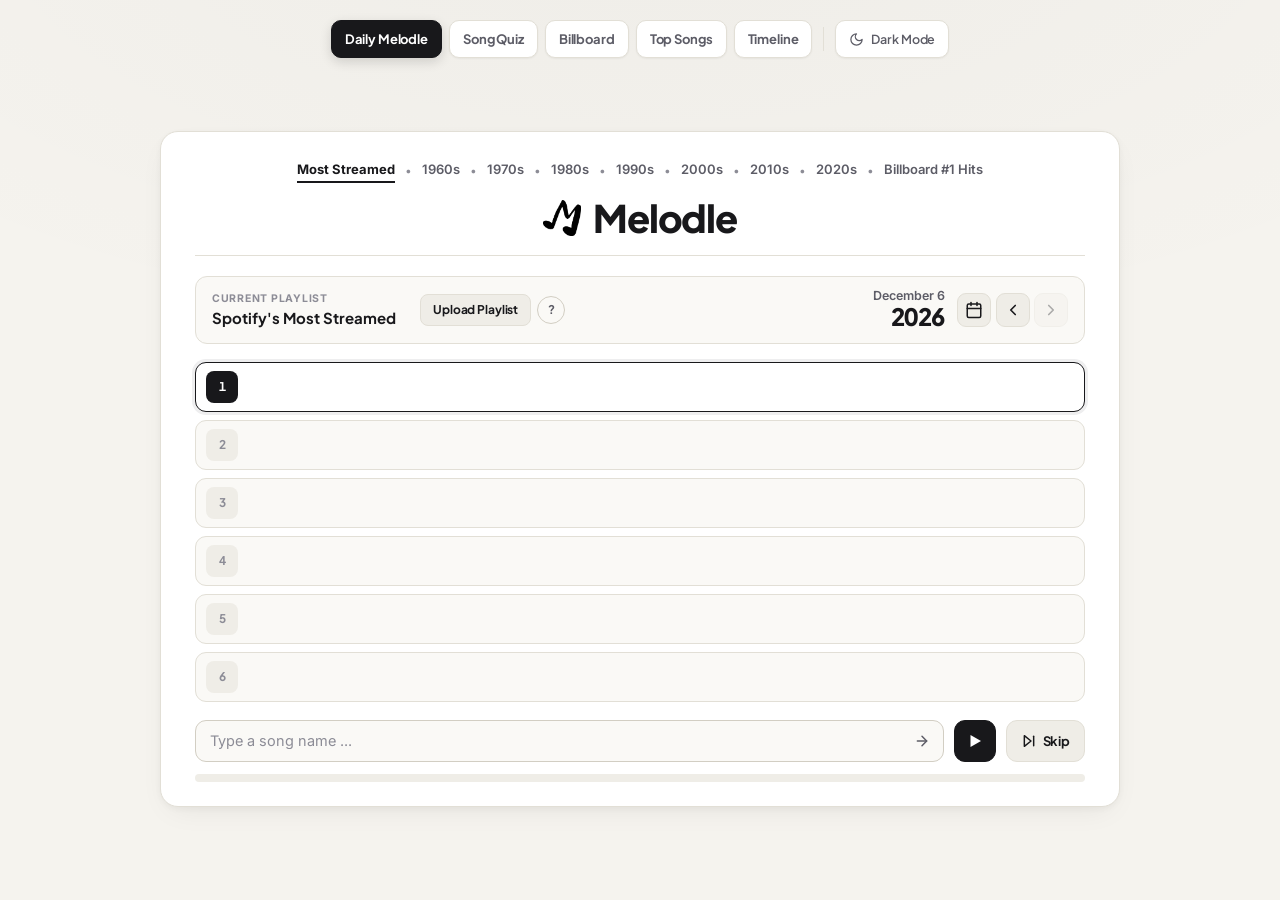
==== commit 001e0e13: "added top 50 quizzes" ====
--- a/index.html
+++ b/index.html
@@ -16,6 +16,7 @@
 		<a href="index.html" class="active">Daily Melodle</a>
 		<a href="quiz.html">Song Quiz</a>
 		<a href="billboard.html">Billboard</a>
+		<a href="topsongs.html">Top Songs</a>
 		<a href="timeline.html">Timeline</a>
 		<div class="nav-divider"></div>
 		<button type="button" class="theme-toggle" id="themeToggle" onclick="toggleTheme()" aria-label="Toggle color theme">Dark Mode</button>
--- a/styles.css
+++ b/styles.css
@@ -1,6 +1,6 @@
 /* ==========================================================================
    Melodle Design System — Editorial Light & Studio Vinyl Dark
-   Shared across index.html, quiz.html, billboard.html, and timeline.html
+   Shared across index.html, quiz.html, billboard.html, topsongs.html, and timeline.html
    ========================================================================== */
 
 @import url('https://fonts.googleapis.com/css2?family=Inter:wght@400;500;600;700&family=Plus+Jakarta+Sans:wght@600;700;800&display=swap');
@@ -2361,6 +2361,184 @@
 }
 
 /* ==========================================================================
+   Page 5: Top Songs (topsongs.html)
+   ========================================================================== */
+
+.container.topsongs-container {
+	width: 1200px;
+	max-width: calc(100vw - 360px);
+}
+
+.ts-eyebrow {
+	font-family: var(--font-display);
+	font-size: 11.5px;
+	font-weight: 800;
+	letter-spacing: 0.06em;
+	text-transform: uppercase;
+	color: var(--text-muted);
+	text-align: center;
+	margin-bottom: 14px;
+}
+
+.ts-year-grid {
+	display: flex;
+	flex-direction: column;
+	gap: 8px;
+	max-width: 760px;
+	margin: 0 auto 6px;
+}
+
+.ts-decade-row {
+	display: grid;
+	grid-template-columns: 64px repeat(10, minmax(0, 1fr));
+	gap: 6px;
+	align-items: center;
+}
+
+.ts-decade-label {
+	font-family: var(--font-display);
+	font-size: 12.5px;
+	font-weight: 800;
+	color: var(--text-muted);
+	text-align: right;
+	padding-right: 6px;
+}
+
+.ts-year-btn {
+	height: 38px;
+	padding: 0;
+	border-radius: 9px;
+	background: var(--bg-slot);
+	border: 1px solid var(--border-subtle);
+	color: var(--text-primary);
+	font-family: var(--font-display);
+	font-size: 13px;
+	font-weight: 700;
+	font-variant-numeric: tabular-nums;
+}
+
+.ts-year-btn:hover:not(:disabled) {
+	background: var(--accent);
+	border-color: var(--accent);
+	color: var(--accent-fg);
+}
+
+.ts-year-btn:disabled {
+	opacity: 0.35;
+}
+
+.ts-year-btn.is-empty {
+	visibility: hidden;
+}
+
+.ts-game-header {
+	display: grid;
+	grid-template-columns: minmax(0, 1fr) auto minmax(0, 1fr);
+	align-items: center;
+	gap: 16px;
+	margin-bottom: 16px;
+}
+
+.ts-back-btn {
+	justify-self: start;
+	height: 34px;
+	padding: 0 12px;
+	font-size: 13px;
+}
+
+.ts-year-title {
+	font-family: var(--font-display);
+	font-size: 34px;
+	font-weight: 800;
+	letter-spacing: -0.02em;
+	line-height: 1;
+	font-variant-numeric: tabular-nums;
+	color: var(--text-primary);
+}
+
+.ts-header-right {
+	justify-self: end;
+	display: flex;
+	align-items: center;
+	gap: 18px;
+}
+
+.ts-search-row {
+	display: grid;
+	grid-template-columns: minmax(0, 1fr) auto auto;
+	gap: 16px;
+	align-items: center;
+	margin-bottom: 14px;
+}
+
+.ts-miss-count {
+	font-family: var(--font-display);
+	font-size: 13px;
+	font-weight: 700;
+	color: var(--text-secondary);
+	font-variant-numeric: tabular-nums;
+	white-space: nowrap;
+}
+
+.ts-miss-count b {
+	color: var(--text-primary);
+}
+
+.ts-gameover-row {
+	display: none;
+	grid-template-columns: 150px minmax(0, 1fr) 150px;
+	gap: 16px;
+	align-items: center;
+	margin: 2px 0 14px;
+}
+
+.ts-gameover-row .gameover-stack {
+	grid-column: 2;
+	display: flex;
+	justify-self: center;
+}
+
+.ts-next-btn {
+	grid-column: 3;
+	justify-self: end;
+}
+
+.ts-columns-grid {
+	display: grid;
+	grid-template-columns: repeat(5, minmax(0, 1fr));
+	gap: 10px;
+	width: 100%;
+}
+
+.ts-columns-grid .track-slot {
+	padding: 6px 8px;
+	gap: 7px;
+}
+
+.ts-columns-grid .num-box {
+	min-width: 20px;
+}
+
+.ts-slot-label {
+	display: block;
+	min-width: 0;
+	white-space: nowrap;
+	overflow: hidden;
+	text-overflow: ellipsis;
+}
+
+.ts-slot-artist {
+	display: block;
+	font-size: 11px;
+	font-weight: 500;
+	color: var(--text-muted);
+	white-space: nowrap;
+	overflow: hidden;
+	text-overflow: ellipsis;
+	line-height: 1.2;
+}
+
+/* ==========================================================================
    Responsive Breakpoints
    ========================================================================== */
 
@@ -2385,6 +2563,15 @@
 	}
 	.mode-nav .theme-toggle {
 		width: auto;
+	}
+	.container.topsongs-container {
+		max-width: 100%;
+	}
+}
+
+@media (max-width: 1100px) {
+	.ts-columns-grid {
+		grid-template-columns: repeat(3, minmax(0, 1fr));
 	}
 }
 
@@ -2412,6 +2599,29 @@
 	.quiz-columns-grid {
 		grid-template-columns: 1fr;
 	}
+	.ts-columns-grid {
+		grid-template-columns: 1fr;
+	}
+	.ts-search-row,
+	.ts-game-header,
+	.ts-gameover-row {
+		grid-template-columns: 1fr;
+		justify-items: center;
+	}
+	.ts-gameover-row .gameover-stack,
+	.ts-next-btn,
+	.ts-back-btn,
+	.ts-header-right {
+		grid-column: 1;
+		justify-self: center;
+	}
+	.ts-decade-row {
+		grid-template-columns: repeat(5, minmax(0, 1fr));
+	}
+	.ts-decade-label {
+		grid-column: 1 / -1;
+		text-align: left;
+	}
 }
 
 @media (max-width: 640px) {
